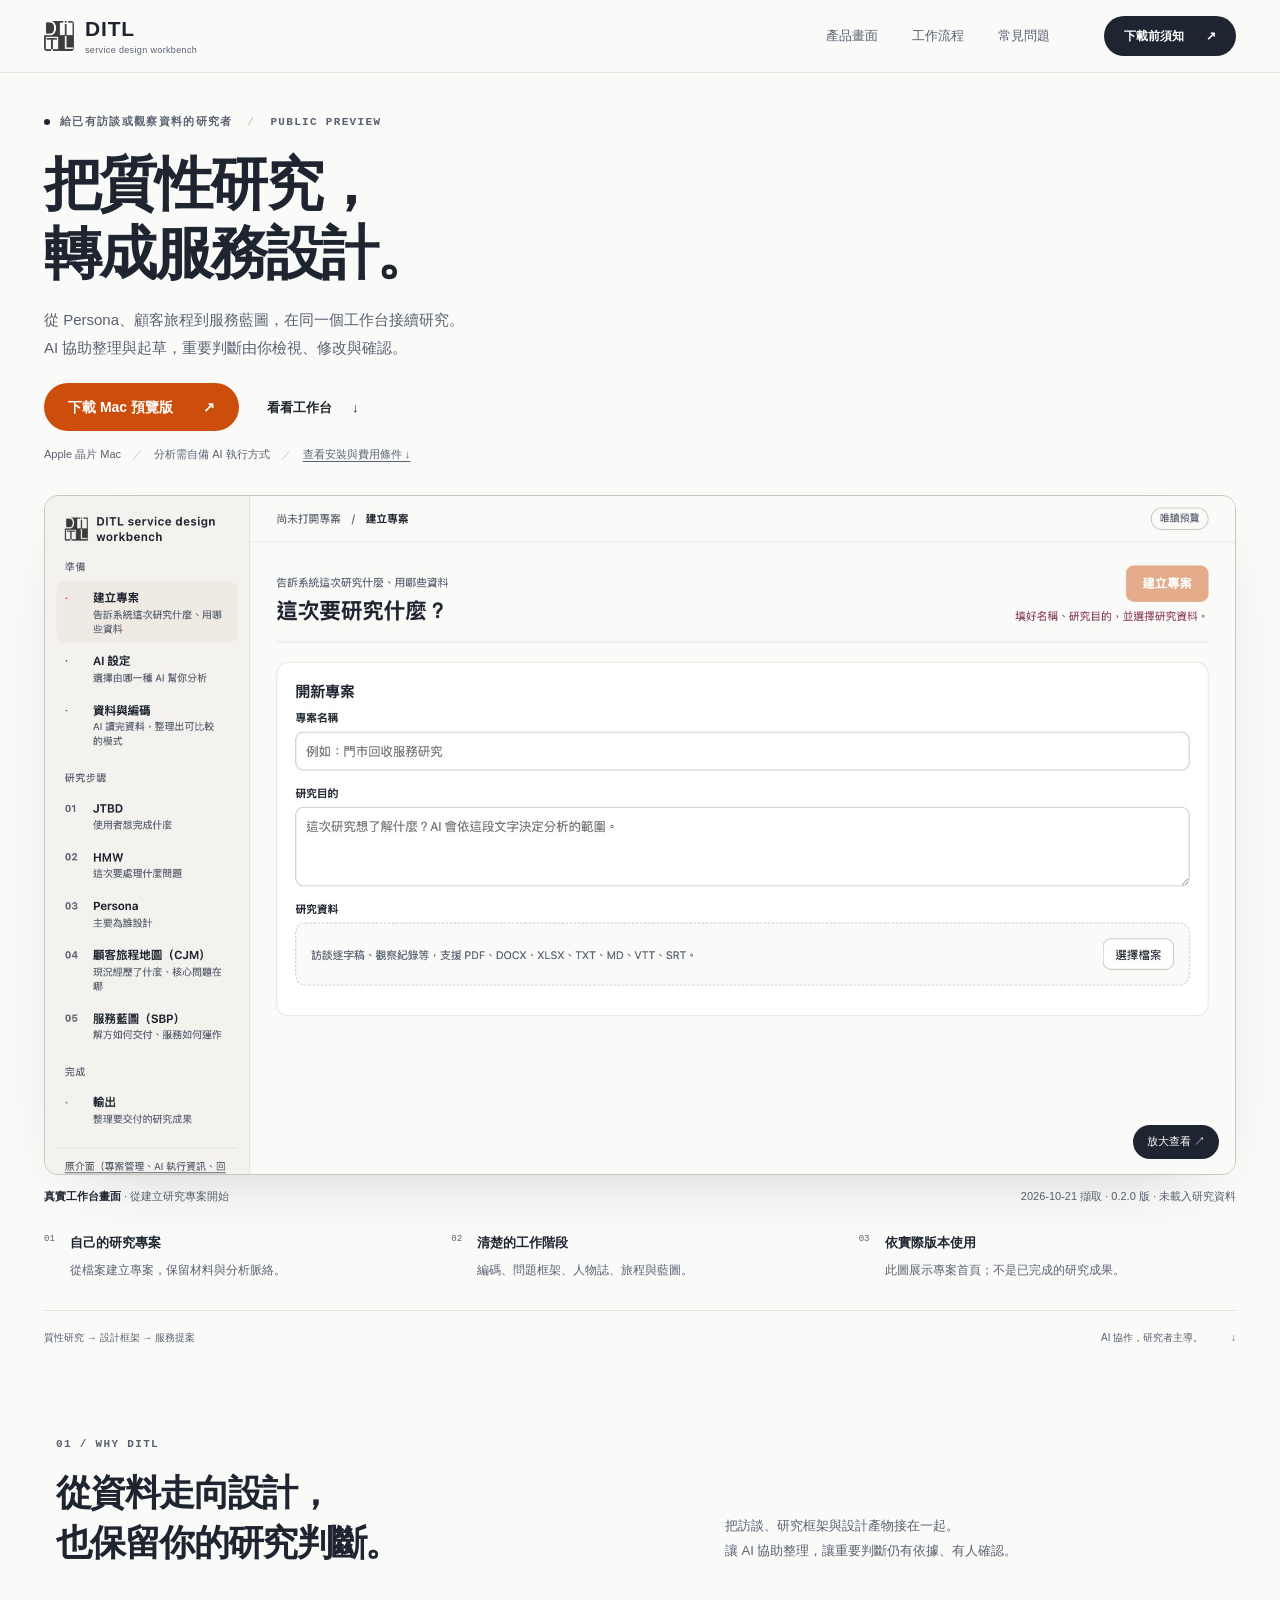
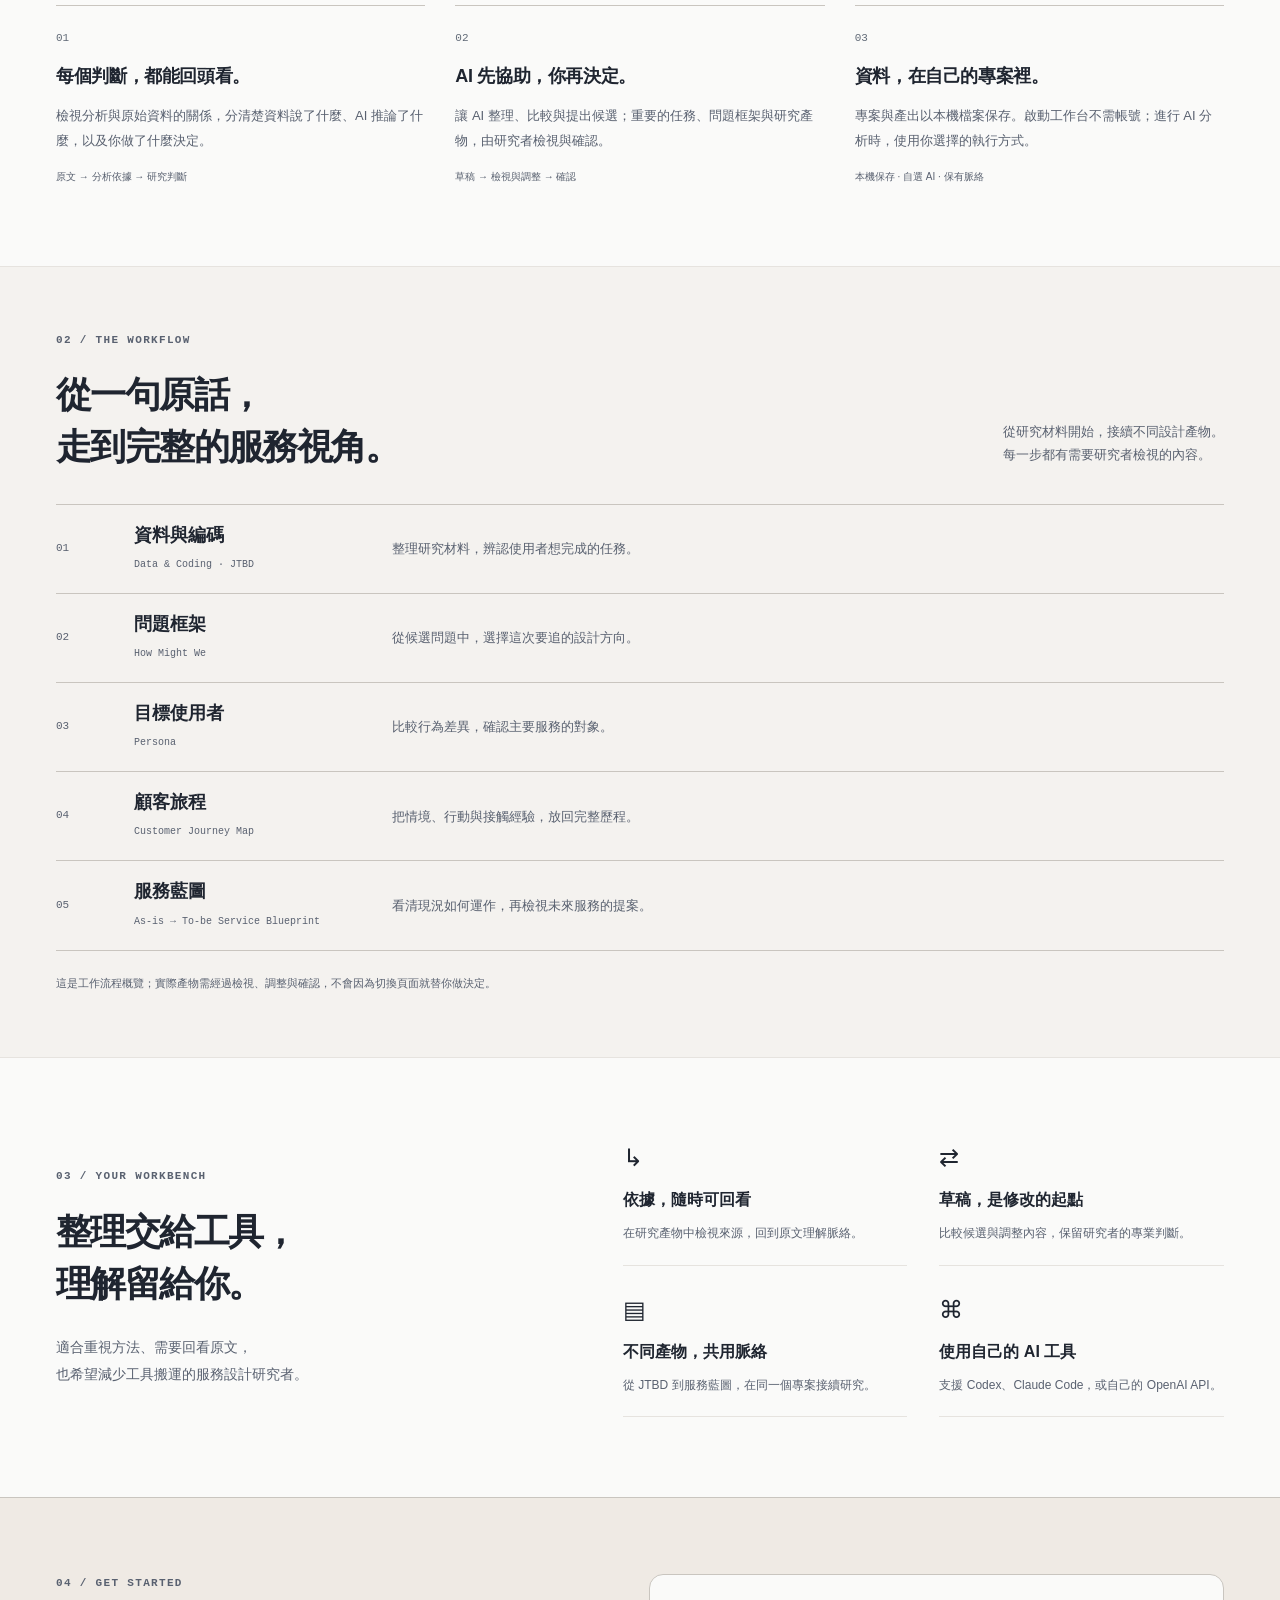
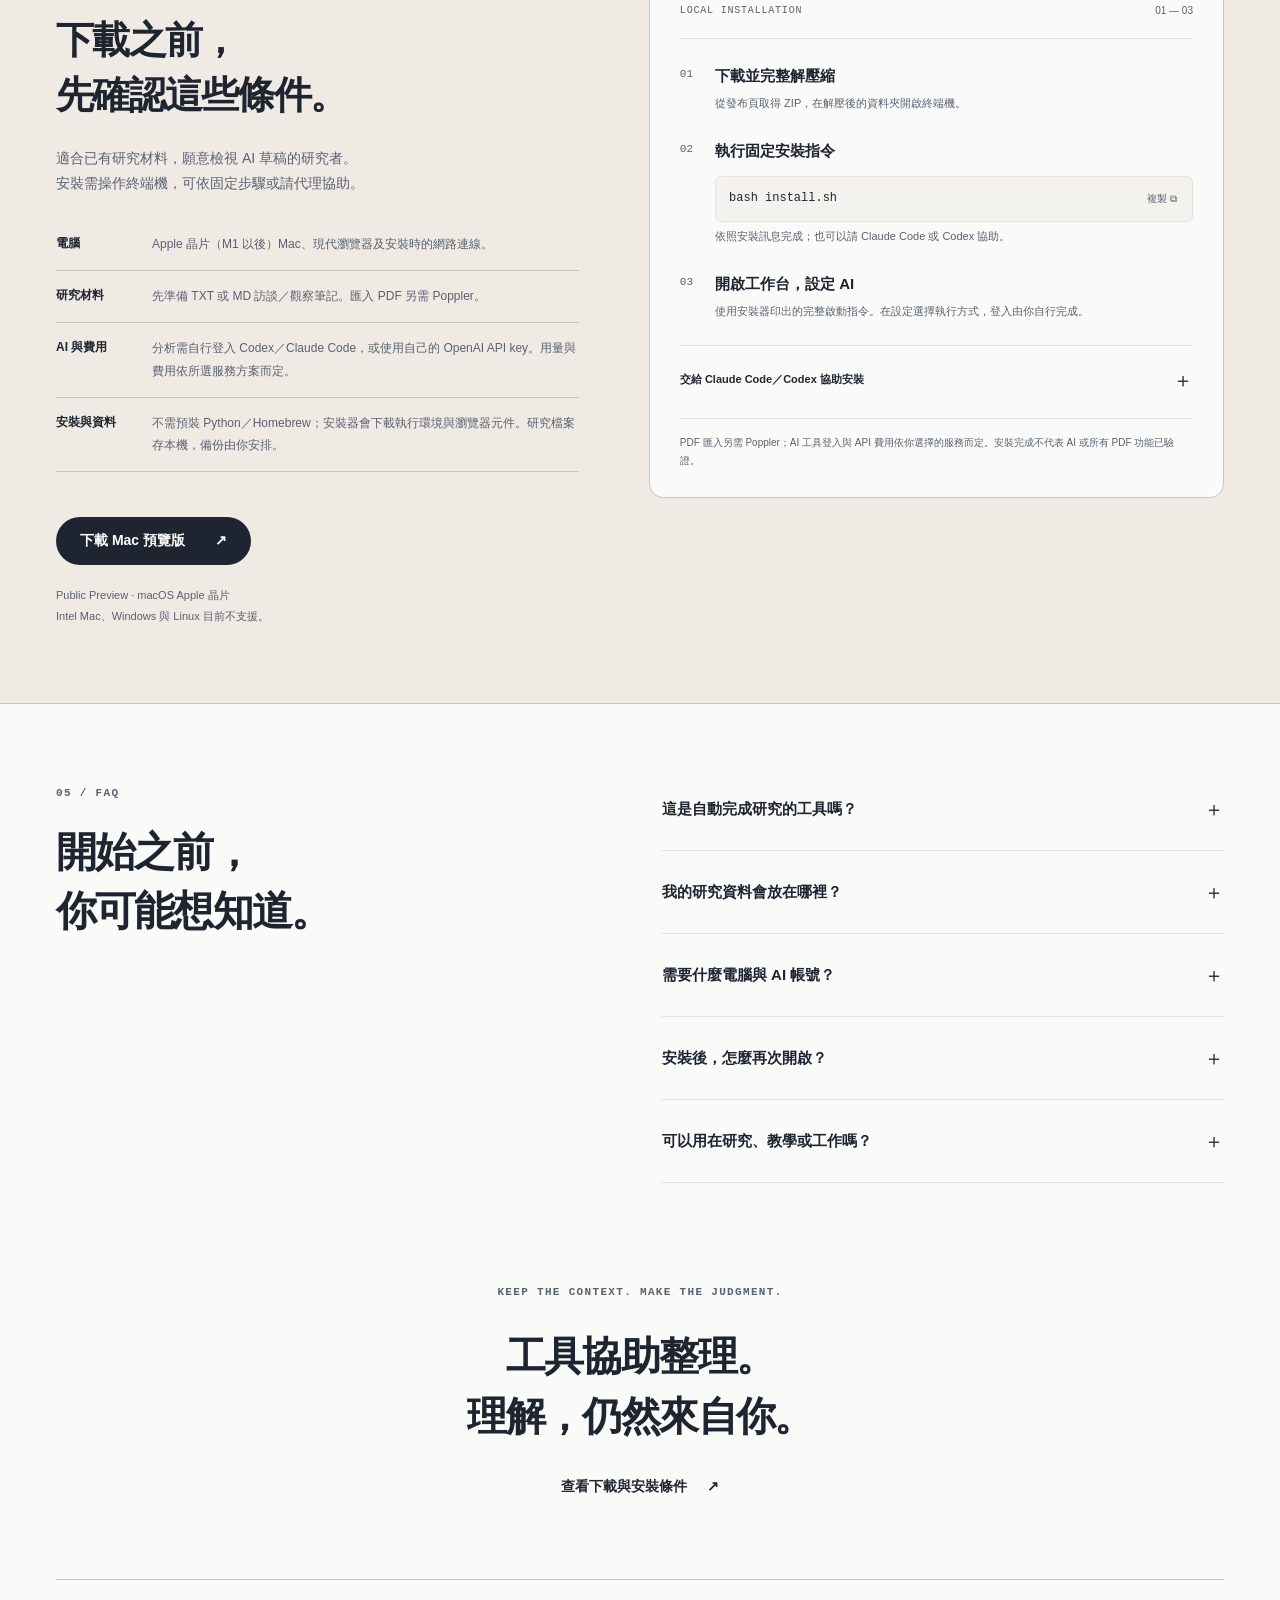
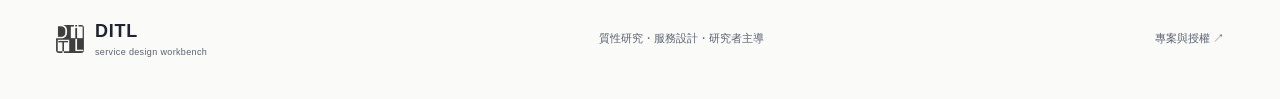
==== index.html @ 551b3bed "Product website" ====
<!doctype html>
<html lang="zh-Hant">
<head>
<meta charset="utf-8"><meta name="viewport" content="width=device-width,initial-scale=1">
<meta name="description" content="DITL 服務設計研究工作台：讓 AI 協助整理質性資料、形成 HMW、Persona、顧客旅程與服務藍圖，讓研究者保有判斷與證據脈絡。">
<meta name="theme-color" content="#f4f2ef">
<title>DITL — 將質性研究轉成服務設計產物的 AI 協作工作台</title>
<link rel="icon" href="assets/favicon.png"><link rel="stylesheet" href="tokens.css"><link rel="stylesheet" href="styles.css">
<script src="app.js" defer></script>
</head>
<body>
<a class="skip" href="#main">跳到主要內容</a>
<header class="header"><div class="nav-wrap"><a class="brand" href="#" aria-label="DITL 首頁"><img src="assets/mark.png" alt="" width="30" height="30"><span>DITL<span class="brand-sub">service design workbench</span></span></a><nav aria-label="主導覽"><a href="#product">產品畫面</a><a href="#workflow">工作流程</a><a href="#faq">常見問題</a></nav><a class="button dark nav-cta" href="#start">下載前須知 <span aria-hidden="true">↗</span></a></div></header>
<main id="main">
<section class="hero wrap" aria-labelledby="hero-title">
<div class="hero-heading"><div class="eyebrow"><span class="status-dot"></span> 給已有訪談或觀察資料的研究者 <span class="divider">/</span> PUBLIC PREVIEW</div><h1 id="hero-title">把質性研究，<br>轉成服務設計。</h1><p class="hero-copy">從 Persona、顧客旅程到服務藍圖，在同一個工作台接續研究。<br>AI 協助整理與起草，重要判斷由你檢視、修改與確認。</p><div class="hero-actions"><a class="button primary" href="https://github.com/ke22/ditl-sbp/releases/latest" target="_blank" rel="noopener noreferrer">下載 Mac 預覽版 <span aria-hidden="true">↗</span></a><a class="text-link" href="#product">看看工作台 <span aria-hidden="true">↓</span></a></div><p class="compat">Apple 晶片 Mac <span>／</span> 分析需自備 AI 執行方式 <span>／</span> <a href="#start">查看安裝與費用條件 ↓</a></p></div>


<figure class="product-shot" id="product">
<button type="button" id="open-product-image" aria-label="放大查看真實工作台畫面" aria-haspopup="dialog"><img src="assets/workbench-home.jpg" width="2016" height="1148" alt="DITL 真實工作台首頁：左側依序列出建立專案、AI 設定、資料與編碼、JTBD、HMW、Persona、顧客旅程地圖、服務藍圖與輸出；中央填寫專案名稱、研究目的並選擇研究資料。畫面未載入研究資料。" fetchpriority="high"><span class="zoom-label">放大查看 ↗</span></button>
<figcaption><span><b>真實工作台畫面</b> · 從建立研究專案開始</span><span>2026-10-21 擷取 · 0.2.0 版 · 未載入研究資料</span></figcaption>
</figure>
<figure class="product-detail-mobile" aria-labelledby="detail-caption">
<figcaption id="detail-caption"><span>局部放大</span> 建立專案區 · 同一張真實截圖</figcaption>
<div class="product-detail-window"><img src="assets/workbench-home.jpg" width="2016" height="1148" alt="原始截圖中央建立專案區的局部：標題「這次要研究什麼？」、專案名稱與研究目的欄位。" loading="lazy"></div>
<p>此處只顯示原圖局部；上方圖片可開啟完整介面。</p>
</figure>

<div class="screen-notes"><p><span>01</span><b>自己的研究專案</b>從檔案建立專案，保留材料與分析脈絡。</p><p><span>02</span><b>清楚的工作階段</b>編碼、問題框架、人物誌、旅程與藍圖。</p><p><span>03</span><b>依實際版本使用</b>此圖展示專案首頁；不是已完成的研究成果。</p></div>
<div class="hero-foot"><span>質性研究 → 設計框架 → 服務提案</span><span>AI 協作，研究者主導。 <span aria-hidden="true">↓</span></span></div>
</section>

<section id="approach" class="section wrap"><div class="section-intro"><p class="eyebrow">01 / WHY DITL</p><h2>從資料走向設計，<br>也保留你的研究判斷。</h2><p>把訪談、研究框架與設計產物接在一起。<br>讓 AI 協助整理，讓重要判斷仍有依據、有人確認。</p></div><div class="principles"><article><span class="principle-num">01</span><div><h3>每個判斷，都能回頭看。</h3><p>檢視分析與原始資料的關係，分清楚資料說了什麼、AI 推論了什麼，以及你做了什麼決定。</p><span class="mini-link">原文 → 分析依據 → 研究判斷</span></div></article><article><span class="principle-num">02</span><div><h3>AI 先協助，你再決定。</h3><p>讓 AI 整理、比較與提出候選；重要的任務、問題框架與研究產物，由研究者檢視與確認。</p><span class="mini-link">草稿 → 檢視與調整 → 確認</span></div></article><article><span class="principle-num">03</span><div><h3>資料，在自己的專案裡。</h3><p>專案與產出以本機檔案保存。啟動工作台不需帳號；進行 AI 分析時，使用你選擇的執行方式。</p><span class="mini-link">本機保存 · 自選 AI · 保有脈絡</span></div></article></div></section>
<section id="workflow" class="workflow-section"><div class="wrap"><div class="section-heading"><div><p class="eyebrow">02 / THE WORKFLOW</p><h2>從一句原話，<br>走到完整的服務視角。</h2></div><p>從研究材料開始，接續不同設計產物。<br>每一步都有需要研究者檢視的內容。</p></div><div class="workflow-list"><article><span class="step-no">01</span><div><h3>資料與編碼</h3><span>Data & Coding · JTBD</span></div><p>整理研究材料，辨認使用者想完成的任務。</p></article><article><span class="step-no">02</span><div><h3>問題框架</h3><span>How Might We</span></div><p>從候選問題中，選擇這次要追的設計方向。</p></article><article><span class="step-no">03</span><div><h3>目標使用者</h3><span>Persona</span></div><p>比較行為差異，確認主要服務的對象。</p></article><article><span class="step-no">04</span><div><h3>顧客旅程</h3><span>Customer Journey Map</span></div><p>把情境、行動與接觸經驗，放回完整歷程。</p></article><article><span class="step-no">05</span><div><h3>服務藍圖</h3><span>As-is → To-be Service Blueprint</span></div><p>看清現況如何運作，再檢視未來服務的提案。</p></article></div><p class="workflow-foot">這是工作流程概覽；實際產物需經過檢視、調整與確認，不會因為切換頁面就替你做決定。</p></div></section>
<section class="section wrap making-section"><div><p class="eyebrow">03 / YOUR WORKBENCH</p><h2>整理交給工具，<br>理解留給你。</h2><p class="section-copy">適合重視方法、需要回看原文，<br>也希望減少工具搬運的服務設計研究者。</p></div><div class="feature-grid"><article><span class="feature-icon" aria-hidden="true">↳</span><h3>依據，隨時可回看</h3><p>在研究產物中檢視來源，回到原文理解脈絡。</p></article><article><span class="feature-icon" aria-hidden="true">⇄</span><h3>草稿，是修改的起點</h3><p>比較候選與調整內容，保留研究者的專業判斷。</p></article><article><span class="feature-icon" aria-hidden="true">▤</span><h3>不同產物，共用脈絡</h3><p>從 JTBD 到服務藍圖，在同一個專案接續研究。</p></article><article><span class="feature-icon" aria-hidden="true">⌘</span><h3>使用自己的 AI 工具</h3><p>支援 Codex、Claude Code，或自己的 OpenAI API。</p></article></div></section>
<section id="start" class="start-section"><div class="wrap start-grid"><div><p class="eyebrow">04 / GET STARTED</p><h2>下載之前，<br>先確認這些條件。</h2><p>適合已有研究材料，願意檢視 AI 草稿的研究者。<br>安裝需操作終端機，可依固定步驟或請代理協助。</p><dl class="requirements"><div><dt>電腦</dt><dd>Apple 晶片（M1 以後）Mac、現代瀏覽器及安裝時的網路連線。</dd></div><div><dt>研究材料</dt><dd>先準備 TXT 或 MD 訪談／觀察筆記。匯入 PDF 另需 Poppler。</dd></div><div><dt>AI 與費用</dt><dd>分析需自行登入 Codex／Claude Code，或使用自己的 OpenAI API key。用量與費用依所選服務方案而定。</dd></div><div><dt>安裝與資料</dt><dd>不需預裝 Python／Homebrew；安裝器會下載執行環境與瀏覽器元件。研究檔案存本機，備份由你安排。</dd></div></dl><a class="button dark" href="https://github.com/ke22/ditl-sbp/releases/latest" target="_blank" rel="noopener noreferrer">下載 Mac 預覽版 <span aria-hidden="true">↗</span></a><p class="compat">Public Preview · macOS Apple 晶片<br>Intel Mac、Windows 與 Linux 目前不支援。</p></div><div class="install-panel"><div class="install-heading"><span class="mono">LOCAL INSTALLATION</span><span>01 — 03</span></div><ol class="install-steps"><li><span>01</span><div><h3>下載並完整解壓縮</h3><p>從發布頁取得 ZIP，在解壓後的資料夾開啟終端機。</p></div></li><li><span>02</span><div><h3>執行固定安裝指令</h3><div class="command"><code>bash install.sh</code><button type="button" data-copy="bash install.sh" aria-label="複製安裝指令">複製 <span aria-hidden="true">⧉</span></button></div><p>依照安裝訊息完成；也可以請 Claude Code 或 Codex 協助。</p></div></li><li><span>03</span><div><h3>開啟工作台，設定 AI</h3><p>使用安裝器印出的完整啟動指令。在設定選擇執行方式，登入由你自行完成。</p></div></li></ol><details class="agent-instructions"><summary>交給 Claude Code／Codex 協助安裝 <span aria-hidden="true">＋</span></summary><p>先從發布頁下載並解壓 ZIP，再把這段指令與資料夾位置交給你的代理。</p><pre id="agent-prompt">請協助安裝這個解壓後的 ditl_sbp 發布資料夾。先讀隨附安裝說明，再在該資料夾執行 bash install.sh，確認退出碼與安裝器訊息。不要修改原始碼、讀取研究資料、建立研究專案或呼叫任何 AI／provider 測試。登入與 API key 交由我在原工具或工作台自行設定，不要索取或印出憑證。遇到錯誤請如實回報。</pre><button type="button" class="text-link" data-copy-agent>複製協助安裝指令 <span aria-hidden="true">⧉</span></button></details><p class="install-note">PDF 匯入另需 Poppler；AI 工具登入與 API 費用依你選擇的服務而定。安裝完成不代表 AI 或所有 PDF 功能已驗證。</p></div></div></section>
<section id="faq" class="section wrap faq-section"><div><p class="eyebrow">05 / FAQ</p><h2>開始之前，<br>你可能想知道。</h2></div><div class="faq-list"><details><summary>這是自動完成研究的工具嗎？<span aria-hidden="true">＋</span></summary><p>AI 協助整理、比較與形成候選，研究者負責檢視、調整與確認。工作台提供從資料到服務藍圖的工作脈絡，研究判斷仍需要你的專業。</p></details><details><summary>我的研究資料會放在哪裡？<span aria-hidden="true">＋</span></summary><p>預設在本機 <code>~/Library/Application Support/ditl_sbp/data/</code>，保存專案與分析產出。AI 分析時，相關資料會交給你選擇的 AI 執行方式處理；本機保存不代表完全離線分析。請自行安排備份。</p></details><details><summary>需要什麼電腦與 AI 帳號？<span aria-hidden="true">＋</span></summary><p>目前支援 Apple 晶片的 Mac 與現代瀏覽器。安裝與啟動工作台不需要 AI 帳號；分析時需自行登入 Codex 或 Claude Code，或設定自己的 OpenAI API key。各服務的授權、用量與費用依其方案而定。</p></details><details><summary>安裝後，怎麼再次開啟？<span aria-hidden="true">＋</span></summary><p>使用安裝器提供的完整路徑指令啟動；預設為 <code>"$HOME/.local/bin/ditl-sbp" start</code>。工作台在瀏覽器使用，終端機以 Ctrl-C 結束；只關閉瀏覽器不會停止伺服器。各版本提供的啟動入口可能不同，請以下載版本隨附說明為準。</p></details><details><summary>可以用在研究、教學或工作嗎？<span aria-hidden="true">＋</span></summary><p>目前專案授權允許下載、安裝並用於研究、教學與工作，但不允許修改或轉傳。請閱讀發布版本隨附的完整 LICENSE；如需分享，請提供官方下載頁連結。</p></details></div></section>
<section class="closing wrap"><p class="eyebrow">KEEP THE CONTEXT. MAKE THE JUDGMENT.</p><h2>工具協助整理。<br>理解，仍然來自你。</h2><a class="text-link" href="#start">查看下載與安裝條件 <span aria-hidden="true">↗</span></a></section>
</main><footer class="footer wrap"><a class="brand" href="#"><img src="assets/mark.png" alt="" width="28" height="28"><span>DITL<span class="brand-sub">service design workbench</span></span></a><span>質性研究・服務設計・研究者主導</span><a href="https://github.com/ke22/ditl-sbp" target="_blank" rel="noopener noreferrer">專案與授權 <span aria-hidden="true">↗</span></a></footer><dialog class="image-dialog" id="product-image-dialog" aria-labelledby="image-dialog-title"><div class="image-dialog-head"><h2 id="image-dialog-title">DITL 真實工作台 · 專案首頁</h2><button type="button" id="close-product-image" aria-label="關閉放大畫面">關閉 ×</button></div><div class="image-scroll"><img src="assets/workbench-home.jpg" width="2016" height="1148" alt="DITL 真實工作台專案首頁完整截圖，未載入研究資料。"></div><p>0.2.0 版，2026-10-21 擷取。此處為靜態截圖，之後的版本可能有所差異。</p></dialog><div role="status" aria-live="polite" class="toast" id="toast"></div>
</body></html>
---- tokens.css ----
/* Generated from design-system/desktop-workbench.yaml. Run python3 website/build_assets.py. */
:root {
  --surface-app: #f4f2ef;
  --surface-work: #fafaf9;
  --surface-raised: #ffffff;
  --surface-overlay: #ffffff;
  --surface-selected: #efeae4;
  --surface-hover: #f5f2ee;
  --text-primary: #1f2530;
  --text-secondary: #596170;
  --text-muted: #626b78;
  --text-inverse: #ffffff;
  --text-link: #1f2530;
  --border-subtle: #e6e3df;
  --border-strong: #c9c5bf;
  --border-selected: #cc4e0a;
  --border-warning: #8e3b5e;
  --action-primary-bg: #cc4e0a;
  --action-primary-text: #ffffff;
  --action-secondary-bg: #ffffff;
  --action-secondary-text: #1f2530;
  --action-destructive: #a33a3a;
  --action-dark-bg: #1f2530;
  --action-dark-hover: #33476a;
  --accent-bg: #cc4e0a;
  --accent-hover: #b84508;
  --accent-tint: #fbede4;
  --accent-text: #ffffff;
  --status-neutral: #69717f;
  --status-processing: #526b95;
  --status-pending: #8e3b5e;
  --status-confirmed: #3e6558;
  --status-failed: #a33a3a;
  --status-pending-surface: #f6ecf1;
  --status-failed-surface: #fbefef;
  --radius-component: 12px;
  --radius-floating: 18px;
  --radius-card: 14px;
  --radius-pill: 999px;
}
---- styles.css ----
*{box-sizing:border-box}
html{scroll-behavior:smooth;scroll-padding-top:96px}
body{margin:0;background:var(--surface-work);color:var(--text-primary);font-family:-apple-system,BlinkMacSystemFont,"PingFang TC","Noto Sans TC",sans-serif;font-size:15px;line-height:1.8;-webkit-font-smoothing:antialiased}
a{color:inherit;text-decoration:none}
button{font:inherit;color:inherit;cursor:pointer}
button,a,summary{-webkit-tap-highlight-color:transparent}
:focus-visible{outline:2px solid var(--accent-bg);outline-offset:5px}
h1,h2,h3,p{margin:0}
h1,h2,h3{font-weight:600}
button{border:0}
::selection{background:var(--surface-selected)}
.wrap{width:min(1184px,calc(100% - 112px));margin-inline:auto}
.mono,.eyebrow,.step-no,.principle-num{font-family:ui-monospace,SFMono-Regular,Menlo,monospace}
.eyebrow{font-size:11px;letter-spacing:.12em;line-height:1.7;color:var(--text-secondary);font-weight:600}
.skip{position:fixed;top:-100px;left:20px;z-index:100;background:var(--text-primary);color:white;padding:12px}
.skip:focus{top:10px}
.header{position:sticky;top:0;z-index:20;background:color-mix(in srgb,var(--surface-work) 95%,transparent);backdrop-filter:blur(16px);border-bottom:1px solid var(--border-subtle)}
.nav-wrap{max-width:1384px;margin:auto;min-height:80px;padding:0 44px;display:flex;align-items:center;justify-content:space-between;gap:30px}
.brand{display:flex;align-items:center;gap:11px;font-size:21px;font-weight:700;line-height:1.3;letter-spacing:.04em}
.brand img{object-fit:contain;border-radius:3px}
.brand-sub{display:block;font-size:9px;font-weight:400;letter-spacing:.04em;color:var(--text-secondary);margin-top:3px}
.header nav{display:flex;gap:34px;margin-left:auto;margin-right:24px;font-size:13px;color:var(--text-secondary)}
.header nav a:hover{color:var(--text-primary)}
.button{display:inline-flex;align-items:center;justify-content:center;gap:30px;min-height:48px;padding:11px 24px;border-radius:var(--radius-pill);font-size:14px;font-weight:600;line-height:1.4;transition:background .2s,transform .2s}
.button:hover{transform:translateY(-2px)}
.button.primary{background:var(--action-primary-bg);color:var(--action-primary-text)}
.button.primary:hover{background:var(--accent-hover)}
.button.dark{background:var(--action-dark-bg);color:var(--text-inverse)}
.button.dark:hover{background:var(--action-dark-hover)}
.nav-cta{min-height:40px;padding:9px 20px;font-size:12px;gap:22px}
.hero{position:relative;padding-top:86px}
.hero-heading{max-width:840px}
.hero .eyebrow{display:flex;align-items:center;gap:10px}
.status-dot{display:inline-block;width:6px;height:6px;background:var(--text-primary);border-radius:50%;flex-shrink:0}
.divider{margin-inline:5px;color:var(--border-strong)}
h1{font-size:clamp(52px,5.8vw,82px);line-height:1.22;letter-spacing:-.055em;margin-top:25px;font-weight:600}
.hero-copy{color:var(--text-secondary);font-size:17px;line-height:1.95;margin-top:28px}

.hero-actions{display:flex;align-items:center;gap:30px;margin-top:30px}
.text-link{display:inline-flex;align-items:center;gap:20px;font-size:13px;font-weight:600;background:transparent;padding:4px 0;border:0}
.text-link:hover{text-decoration:underline;text-underline-offset:5px}
.compat{font-size:11px;line-height:1.9;color:var(--text-secondary);margin-top:20px}
.compat span{margin-inline:8px;color:var(--border-strong)}




.hero-foot{display:flex;justify-content:space-between;padding:19px 0 0;font-size:10px;color:var(--text-secondary)}
.hero-foot>span:last-child>span{margin-left:25px}
.section{padding-top:116px;padding-bottom:116px}
.section-intro h2,.section-heading h2,.making-section h2,.start-section h2,.faq-section h2{font-size:clamp(30px,3.2vw,43px);line-height:1.45;letter-spacing:-.045em;margin-top:20px}
.section-intro>p:last-child,.section-copy{font-size:14px;color:var(--text-secondary);line-height:1.95;margin-top:24px}
#approach{display:grid;grid-template-columns:1fr 1fr;gap:100px}
.principles article{display:flex;gap:24px;padding:25px 0;border-bottom:1px solid var(--border-subtle)}
.principles article:first-child{padding-top:8px}
.principle-num{font-size:11px;color:var(--text-muted);padding-top:3px}
.principles h3{font-size:19px;letter-spacing:-.02em}
.principles p{font-size:13px;color:var(--text-secondary);margin-top:10px;line-height:1.95}
.mini-link{display:block;font-size:10px;color:var(--text-secondary);margin-top:14px}
.workflow-section{background:var(--surface-app);border-block:1px solid var(--border-subtle);padding:87px 0}
.section-heading{display:flex;justify-content:space-between;align-items:flex-end;gap:25px}
.section-heading>p{font-size:13px;color:var(--text-secondary);padding-bottom:7px}
.workflow-list{margin-top:48px;border-top:1px solid var(--border-strong)}
.workflow-list>article{display:grid;grid-template-columns:60px 240px 1fr 35px;gap:18px;align-items:center;padding:25px 14px 25px 0;border-bottom:1px solid var(--border-strong);transition:padding .2s,background .2s}
.workflow-list>article:hover{padding-left:16px;background:var(--surface-hover)}
.step-no{font-size:11px;color:var(--text-secondary)}
.workflow-list h3{font-size:20px;line-height:1.4}
.workflow-list div>span{font-family:ui-monospace,monospace;font-size:10px;color:var(--text-secondary)}
.workflow-list p{font-size:13px;color:var(--text-secondary)}
.step-link{font-size:21px;text-align:right}
.workflow-foot{font-size:11px;color:var(--text-secondary);margin-top:23px}
.making-section{display:grid;grid-template-columns:.9fr 1.1fr;gap:90px}
.feature-grid{display:grid;grid-template-columns:1fr 1fr;gap:32px}
.feature-grid article{padding:5px 0 20px;border-bottom:1px solid var(--border-subtle)}
.feature-icon{display:block;font-size:27px;font-weight:400;line-height:1;margin-bottom:21px}
.feature-grid h3{font-size:16px}
.feature-grid p{font-size:12px;color:var(--text-secondary);margin-top:8px}
.start-section{background:var(--surface-selected);padding:90px 0}
.start-grid{display:grid;grid-template-columns:1fr 1.1fr;gap:95px}
.start-grid>div:first-child>p:not(.eyebrow):not(.compat){font-size:14px;color:var(--text-secondary);margin-top:23px}
.start-grid .button{margin-top:30px}
.install-panel{background:var(--surface-work);border:1px solid var(--border-strong);border-radius:var(--radius-card);padding:27px 30px}
.install-heading{display:flex;justify-content:space-between;border-bottom:1px solid var(--border-subtle);padding-bottom:18px;font-size:10px;color:var(--text-secondary)}
.install-heading .mono{letter-spacing:.08em}
.install-steps{list-style:none;padding:0;margin:0}
.install-steps li{display:flex;gap:22px;padding-top:23px}
.install-steps li>span{font-family:ui-monospace,monospace;font-size:11px;color:var(--text-secondary);padding-top:3px}
.install-steps li>div{min-width:0;flex:1}
.install-steps h3{font-size:15px}
.install-steps p{font-size:11px;color:var(--text-secondary);margin-top:5px}
.command{display:flex;justify-content:space-between;align-items:center;gap:10px;background:var(--surface-app);border:1px solid var(--border-subtle);border-radius:6px;margin-top:12px;padding:11px 13px}
.command code{font-size:12px}
.command button{font-size:10px;color:var(--text-secondary);background:none;padding:2px}
.agent-instructions{margin-top:23px;border-top:1px solid var(--border-subtle);padding-top:16px}
.agent-instructions summary{font-size:11px}
.agent-instructions p,.agent-instructions pre{font-size:11px;line-height:1.9;color:var(--text-secondary);margin-top:12px}
.agent-instructions pre{white-space:pre-wrap;word-break:break-word;background:var(--surface-app);padding:14px;border-radius:6px;font-family:inherit}
.install-note{font-size:10px;line-height:1.8;color:var(--text-secondary);margin-top:20px;border-top:1px solid var(--border-subtle);padding-top:15px}
.faq-section{display:grid;grid-template-columns:1fr 1.1fr;gap:95px}
.faq-list details{border-bottom:1px solid var(--border-subtle);padding:23px 0}
.faq-list details:first-child{padding-top:7px}
summary{cursor:pointer;display:flex;justify-content:space-between;align-items:center;gap:25px;list-style:none;font-size:15px;font-weight:600}
summary::-webkit-details-marker{display:none}
summary>span{font-weight:400;font-size:20px;transition:transform .2s}
details[open]>summary>span{transform:rotate(45deg)}
.faq-list details p{font-size:13px;color:var(--text-secondary);line-height:2;padding:16px 26px 0 0}
.faq-list code{font-size:11px;overflow-wrap:anywhere}
.closing{text-align:center;padding:50px 0 110px}
.closing h2{font-size:clamp(32px,4vw,52px);line-height:1.5;letter-spacing:-.04em;margin:24px 0}
.closing .text-link{font-size:14px}
.footer{display:flex;justify-content:space-between;align-items:center;gap:20px;border-top:1px solid var(--border-strong);min-height:120px}
.footer>span,.footer>a:last-child{font-size:11px;color:var(--text-secondary)}
.footer .brand{font-size:18px}
.toast{position:fixed;bottom:28px;left:50%;transform:translate(-50%,20px);background:var(--text-primary);color:var(--text-inverse);border-radius:var(--radius-pill);padding:10px 24px;font-size:13px;opacity:0;pointer-events:none;transition:opacity .2s,transform .2s;z-index:40;max-width:90vw;text-align:center}
.toast.show{opacity:1;transform:translate(-50%,0)}
@media(min-width:1600px){
.hero{padding-top:104px}
}
@media(max-width:1050px){
.wrap{width:calc(100% - 72px)}


h1{font-size:66px}
#approach,.making-section,.start-grid,.faq-section{gap:50px}
.workflow-list>article{grid-template-columns:42px 195px 1fr 25px}
.header nav{gap:20px;margin-right:0}
.nav-wrap{padding-inline:30px}
.hero-copy{font-size:16px}
}
@media(max-width:760px){
html{scroll-padding-top:82px}
.wrap{width:calc(100% - 40px)}
.nav-wrap{padding:0 20px;min-height:68px;gap:12px}
.header nav{display:none}
.brand{font-size:19px}
.nav-cta{font-size:11px;gap:16px;min-height:37px;padding:8px 16px}
.hero{padding-top:51px}
.hero .eyebrow{font-size:9px;gap:7px}
.hero .divider{margin-inline:0}

h1{font-size:57px;margin-top:25px;line-height:1.25}
.hero-copy{font-size:15px;margin-top:23px}

.hero-actions{gap:22px;margin-top:25px}
.button{min-height:46px;padding:11px 21px;font-size:13px;gap:25px}
.text-link{font-size:12px;gap:13px}
.compat{font-size:9px;line-height:2}
.compat span{margin-inline:2px}
.hero-foot{font-size:8px;gap:15px;padding-top:15px}
.hero-foot>span:last-child>span{margin-left:5px}
.section{padding-top:72px;padding-bottom:72px}
#approach,.making-section,.start-grid,.faq-section{grid-template-columns:1fr;gap:36px}
.section-intro h2,.section-heading h2,.making-section h2,.start-section h2,.faq-section h2{font-size:31px;line-height:1.5;margin-top:15px}
.section-intro>p:last-child,.section-copy{font-size:13px;margin-top:18px}
.principles article{gap:20px;padding:24px 0}
.principles h3{font-size:18px}
.principles p{font-size:12px}
.workflow-section{padding:65px 0}
.section-heading{display:block}
.section-heading>p{margin-top:20px;font-size:12px}
.workflow-list{margin-top:30px}
.workflow-list>article{grid-template-columns:26px 1fr 20px;gap:12px;padding:21px 0}
.workflow-list h3{font-size:19px}
.workflow-list p{grid-column:2;grid-row:2;font-size:11px;margin-top:-7px}
.step-link{grid-column:3;grid-row:1;font-size:20px}
.step-no{font-size:10px}
.workflow-list div>span{font-size:9px}
.workflow-foot{font-size:10px}
.feature-grid{gap:26px}
.feature-grid h3{font-size:15px}
.feature-grid p{font-size:11px}
.feature-icon{font-size:24px;margin-bottom:14px}
.start-section{padding:65px 0}
.start-grid>div:first-child>p:not(.eyebrow):not(.compat){font-size:13px}
.install-panel{padding:22px 20px}
.install-steps li{gap:17px}
.install-steps h3{font-size:14px}
.faq-list details{padding:21px 0}
.faq-list summary{font-size:14px}
.faq-list details p{font-size:12px}
.closing{padding:15px 0 70px}
.closing .eyebrow{font-size:9px;letter-spacing:.07em}
.closing h2{font-size:32px}
.footer{min-height:145px;display:grid;grid-template-columns:1fr auto;gap:0;padding-block:24px}
.footer>span{grid-column:1/-1;grid-row:2;font-size:10px;margin-top:18px}
.footer>a:last-child{font-size:10px}
.footer .brand{font-size:17px}
.footer .brand-sub{font-size:8px}
}
@media(max-width:370px){
h1{font-size:49px}
.hero .eyebrow{font-size:8px}
.hero-actions{gap:14px}
.compat{font-size:8px}
}
@media(prefers-reduced-motion:reduce){
html{scroll-behavior:auto}
*,*::before,*::after{transition:none!important;animation:none!important}
}
.hero-heading{max-width:900px}
.hero-copy{max-width:790px;font-size:16px}

.hero-foot{margin-top:34px;border-top:1px solid var(--border-subtle);padding-top:18px}
.workflow-section .workflow-list{margin-top:40px}
.requirements{margin-top:23px}
.requirements>div{display:grid;grid-template-columns:84px 1fr;gap:12px;padding:14px 0;border-bottom:1px solid var(--border-strong)}
.requirements dt{font-size:12px;font-weight:600}
.requirements dd{margin:0;font-size:12px;color:var(--text-secondary);line-height:1.9}
.compat a{text-decoration:underline;text-underline-offset:3px}
@media(max-width:1050px){
.hero-heading{max-width:720px}
.hero-copy{max-width:630px;font-size:14px}

}
@media(max-width:760px){
h1{font-size:43px;line-height:1.4}
.hero-copy{font-size:13px;line-height:2}

.hero-actions{align-items:flex-start;gap:18px;flex-wrap:wrap}
.hero-actions .text-link{padding-top:12px}
.hero .compat{font-size:9px;max-width:350px}
.hero-foot{margin-top:28px}
.requirements>div{grid-template-columns:74px 1fr}
.requirements dd{font-size:11px}
}
@media(max-width:370px){
h1{font-size:36px}
.hero-actions{gap:12px}
.hero-actions .button{font-size:12px;padding-inline:17px}
.hero-actions .text-link{font-size:11px}
}

/* Real product screenshot: never redraw the application in HTML. */
.hero{padding-top:72px}.hero-heading{max-width:900px}
.product-shot{margin:48px 0 0;scroll-margin-top:105px}
.product-shot>button{display:block;position:relative;width:100%;padding:0;overflow:hidden;border:1px solid var(--border-strong);border-radius:12px;background:var(--surface-app);text-align:left;box-shadow:0 24px 70px -45px rgba(31,37,48,.35)}
.product-shot img{display:block;width:100%;height:auto}.zoom-label{position:absolute;right:16px;bottom:15px;background:var(--text-primary);color:var(--text-inverse);border-radius:var(--radius-pill);font-size:11px;padding:7px 14px}
.product-shot figcaption{display:flex;justify-content:space-between;gap:20px;margin-top:15px;font-size:10px;color:var(--text-secondary);line-height:1.8}.product-shot figcaption b{font-weight:600;color:var(--text-primary)}
.screen-notes{display:grid;grid-template-columns:repeat(3,1fr);gap:28px;margin-top:27px}.screen-notes p{font-size:11px;color:var(--text-secondary);line-height:1.9;padding-left:26px;position:relative}.screen-notes p>span{position:absolute;left:0;top:0;font-family:ui-monospace,monospace;font-size:9px}.screen-notes b{display:block;font-size:12px;color:var(--text-primary);margin-bottom:4px}
.workflow-list>article{grid-template-columns:60px 240px 1fr}.workflow-list>article:hover{padding-left:0;background:none}
.image-dialog{width:min(1400px,94vw);max-width:94vw;max-height:90vh;border:1px solid var(--border-strong);border-radius:14px;padding:20px;background:var(--surface-work);color:var(--text-primary)}.image-dialog::backdrop{background:rgba(31,37,48,.65)}.image-dialog-head{display:flex;justify-content:space-between;align-items:center;gap:15px;margin-bottom:15px}.image-dialog h2{font-size:15px}.image-dialog-head button{border:1px solid var(--border-strong);border-radius:var(--radius-pill);background:var(--surface-raised);padding:7px 16px;font-size:12px}.image-scroll{overflow:auto;border:1px solid var(--border-subtle);border-radius:8px}.image-scroll img{display:block;width:100%;min-width:900px;height:auto}.image-dialog>p{font-size:11px;color:var(--text-secondary);margin-top:12px}
@media(max-width:1050px){.workflow-list>article{grid-template-columns:42px 195px 1fr}}
@media(max-width:760px){.hero{padding-top:46px}.product-shot{margin-top:32px}.product-shot>button{border-radius:8px}.product-shot figcaption{display:block;font-size:9px}.product-shot figcaption>span{display:block}.product-shot figcaption>span+span{margin-top:4px}.zoom-label{font-size:9px;right:10px;bottom:10px;padding:5px 10px}.screen-notes{grid-template-columns:1fr;gap:16px;margin-top:22px}.screen-notes p{font-size:11px}.hero-foot{margin-top:24px}.workflow-list>article{grid-template-columns:26px 1fr;padding-right:0}.image-dialog{padding:14px}.image-dialog h2{font-size:12px}.image-dialog-head button{font-size:11px;white-space:nowrap}.image-dialog>p{font-size:10px}.image-scroll img{min-width:900px}}

/* Editorial hierarchy: compact introduction, large product image, shorter supporting sections. */
.hero.wrap{width:min(1280px,calc(100% - 88px))}
.nav-wrap{min-height:72px}
.hero{padding-top:40px}
.hero-heading{max-width:940px}
h1{font-size:clamp(48px,4.5vw,64px);line-height:1.2;letter-spacing:-.045em;margin-top:18px}
.hero-copy{max-width:800px;font-size:15px;line-height:1.85;margin-top:18px}
.hero-actions{margin-top:22px;gap:28px}
.hero .compat{margin-top:13px;font-size:11px}
.product-shot{margin-top:30px}
.product-shot>button{border-radius:14px}
.product-shot figcaption{font-size:11px;margin-top:12px}
.screen-notes{gap:30px;margin-top:24px}
.screen-notes b{font-size:13px}
.screen-notes p{font-size:12px}
.hero-foot{margin-top:28px}
.product-detail-mobile{display:none}
#approach{display:block;padding-top:88px;padding-bottom:80px}
#approach .section-intro{display:grid;grid-template-columns:1.2fr 1fr;gap:14px 70px;align-items:end}
#approach .eyebrow{grid-column:1/-1}
#approach .section-intro h2{margin-top:0;font-size:36px;line-height:1.4}
#approach .section-intro>p:last-child{margin-top:0;font-size:13px;padding-bottom:5px}
.principles{display:grid;grid-template-columns:repeat(3,minmax(0,1fr));gap:30px;margin-top:36px}
.principles article,.principles article:first-child{display:block;border-top:1px solid var(--border-strong);border-bottom:0;padding:20px 0 0}
.principle-num{display:block;margin-bottom:12px}
.principles h3{font-size:18px}
.principles p{font-size:13px}
.workflow-section{padding:64px 0}
.workflow-section .section-heading h2{font-size:36px}
.workflow-section .workflow-list{margin-top:30px}
.workflow-list>article{padding-block:18px;gap:18px}
.workflow-list h3{font-size:18px}
.workflow-list div>span{font-size:10px}
.making-section{padding-top:80px;padding-bottom:80px;gap:75px;align-items:center}
.making-section h2{font-size:36px}
.feature-grid{gap:24px 32px}
.feature-grid article{padding-top:8px}
.feature-icon{font-size:24px;margin-bottom:16px}
.start-section{padding:76px 0;border-block:1px solid var(--border-strong)}
.start-grid{gap:70px;align-items:start}
.start-section h2{font-size:38px}
.faq-section{padding-top:80px;padding-bottom:80px}
.closing{padding-top:20px;padding-bottom:76px}
.closing h2{font-size:40px}
@media(max-width:1050px){
.hero.wrap{width:calc(100% - 64px)}
#approach .section-intro{gap:14px 40px}
.principles{gap:24px}
.principles h3{font-size:16px}
.principles p{font-size:12px}
.making-section,.start-grid{gap:45px}
}
@media(max-width:760px){
.nav-wrap{min-height:64px}
.hero.wrap{width:calc(100% - 40px)}
.hero{padding-top:30px}
.hero .eyebrow{font-size:9px;flex-wrap:wrap;gap:6px}
h1{font-size:42px;line-height:1.3;margin-top:18px}
.hero-copy{font-size:13px;line-height:1.9;margin-top:18px;max-width:430px}
.hero-copy br{display:none}
.hero-actions{margin-top:22px;gap:20px}
.hero .compat{font-size:10px;line-height:1.9;margin-top:15px}
.product-shot{margin-top:26px}
.product-shot>button{border-radius:8px}
.product-shot figcaption{font-size:10px}
.product-detail-mobile{display:block;margin:24px 0 0}
.product-detail-mobile figcaption{font-size:11px;font-weight:600;margin-bottom:10px}
.product-detail-mobile figcaption>span{display:inline-block;font-size:10px;border:1px solid var(--border-strong);border-radius:4px;padding:1px 6px;margin-right:7px;color:var(--text-secondary);font-weight:400}
.product-detail-window{position:relative;height:252px;overflow:hidden;border:1px solid var(--border-strong);border-radius:8px;background:var(--surface-work)}
.product-detail-window img{position:absolute;display:block;width:1200px;max-width:none;height:auto;left:-218px;top:-72px}
.product-detail-mobile>p{font-size:11px;color:var(--text-secondary);line-height:1.8;margin-top:9px}
.screen-notes{gap:13px;margin-top:26px}
.screen-notes p{font-size:11px}
.screen-notes b{font-size:12px}
#approach{padding-top:60px;padding-bottom:56px}
#approach .section-intro{display:block}
#approach .section-intro h2{font-size:29px;margin-top:14px}
#approach .section-intro>p:last-child{font-size:12px;margin-top:17px;padding-bottom:0}
.principles{grid-template-columns:1fr;gap:24px;margin-top:28px}
.principles article,.principles article:first-child{display:grid;grid-template-columns:25px 1fr;gap:14px;padding-top:18px}
.principle-num{margin-bottom:0;padding-top:2px}
.principles h3{font-size:17px}
.principles p{font-size:12px;margin-top:8px}
.workflow-section{padding:54px 0}
.workflow-section .section-heading h2,.making-section h2,.start-section h2{font-size:30px}
.workflow-list>article{padding-block:17px}
.workflow-list h3{font-size:17px}
.making-section{padding-top:58px;padding-bottom:58px;gap:30px}
.feature-grid{gap:24px}
.start-section{padding:58px 0}
.start-grid{gap:30px}
.faq-section{padding-top:58px;padding-bottom:58px}
.closing{padding-top:6px;padding-bottom:58px}
.closing h2{font-size:30px}
}
@media(max-width:370px){
h1{font-size:36px}
.hero .eyebrow{font-size:8px;gap:5px}
.hero-actions{gap:14px}
.hero .compat{font-size:9px}
.product-detail-window{height:245px}
}
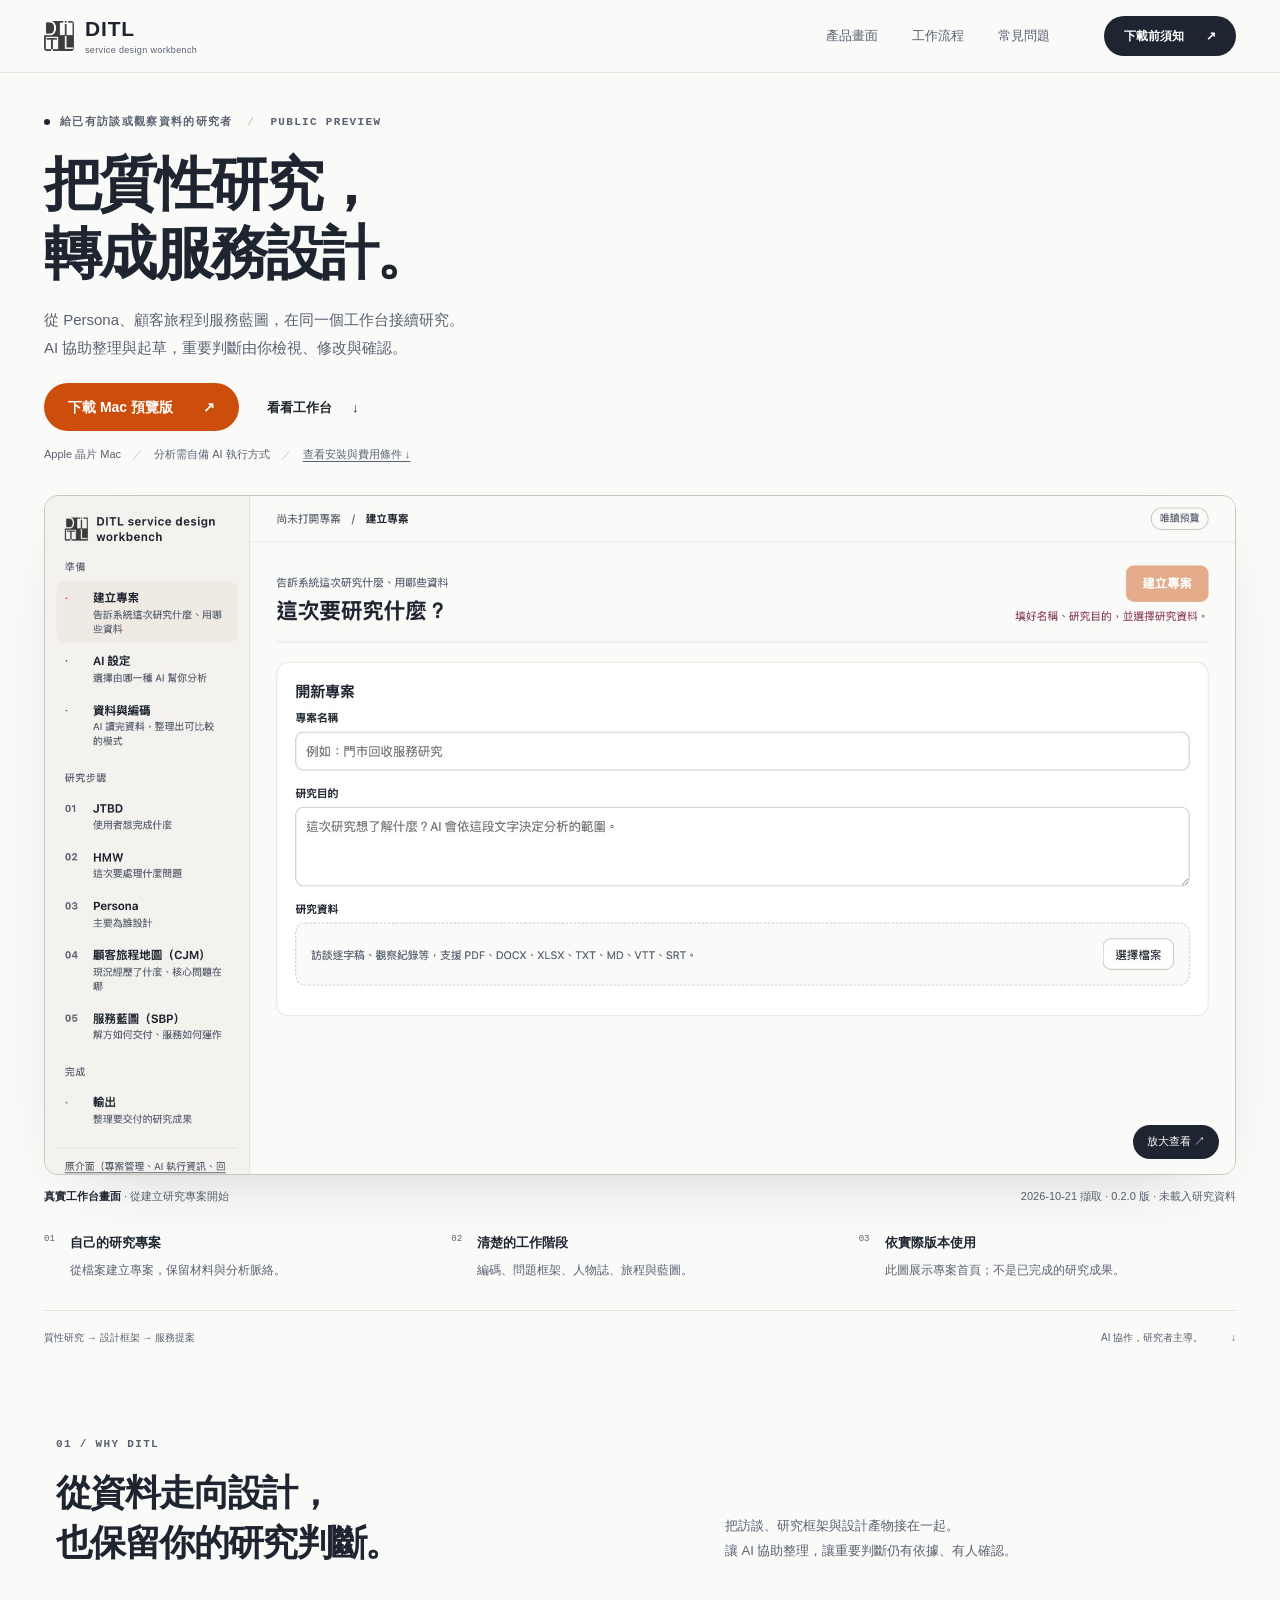
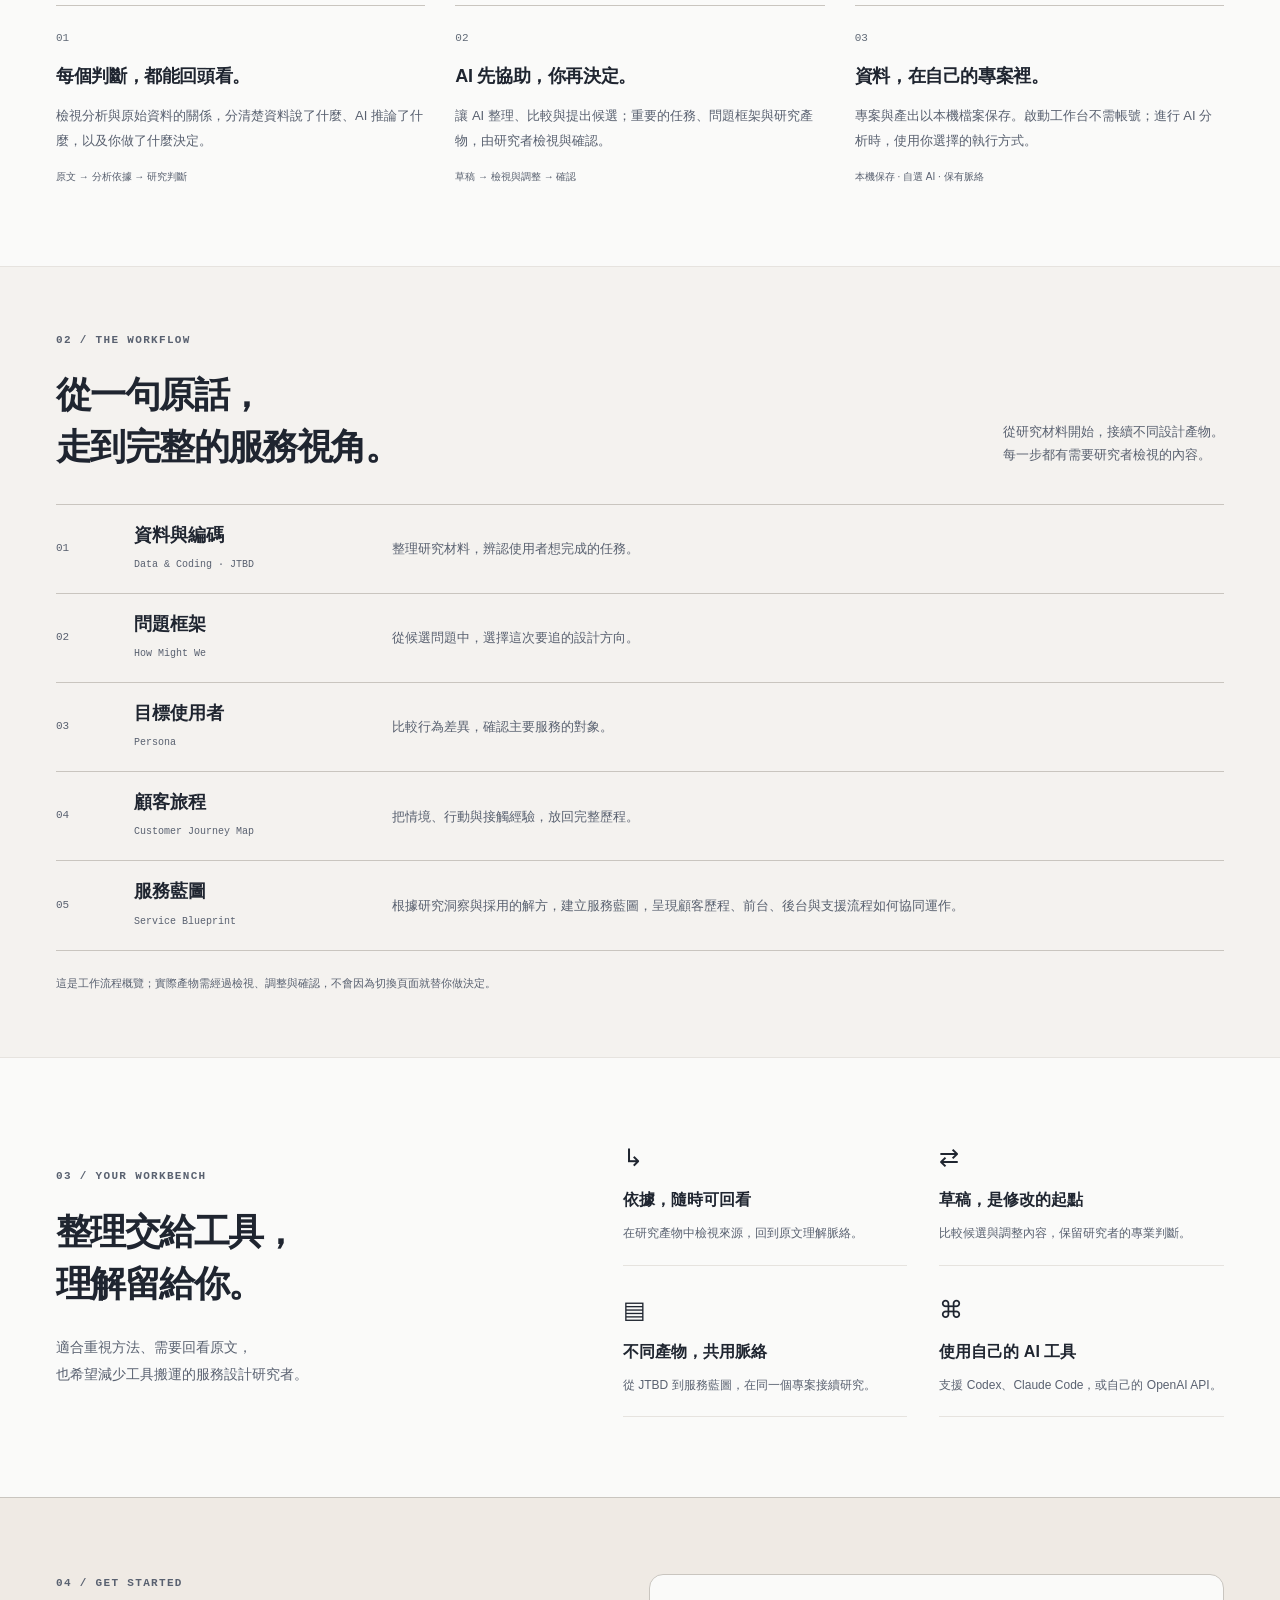
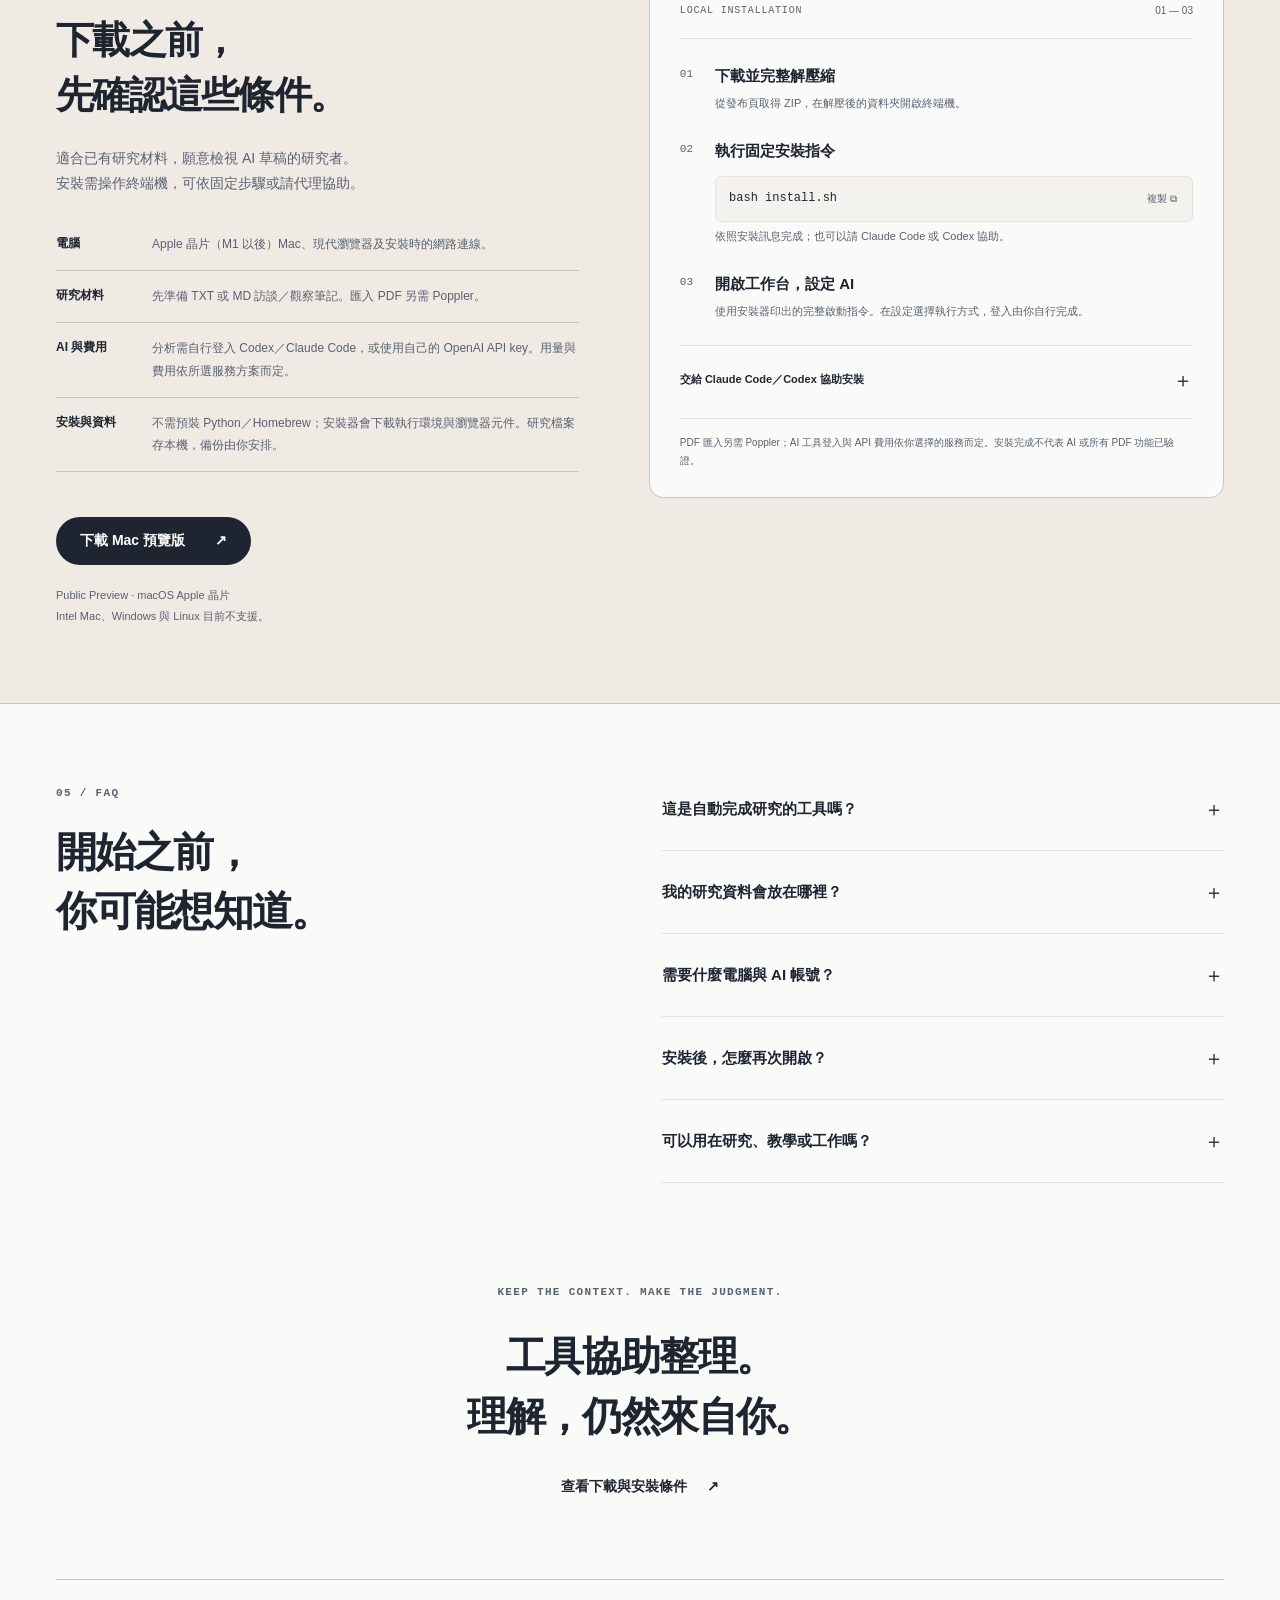
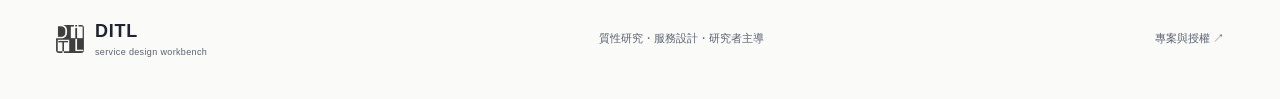
==== commit 2bca3788: "Service Blueprint step: describe the 0.2.0 flow" ====
--- a/index.html
+++ b/index.html
@@ -31,7 +31,7 @@
 </section>
 
 <section id="approach" class="section wrap"><div class="section-intro"><p class="eyebrow">01 / WHY DITL</p><h2>從資料走向設計，<br>也保留你的研究判斷。</h2><p>把訪談、研究框架與設計產物接在一起。<br>讓 AI 協助整理，讓重要判斷仍有依據、有人確認。</p></div><div class="principles"><article><span class="principle-num">01</span><div><h3>每個判斷，都能回頭看。</h3><p>檢視分析與原始資料的關係，分清楚資料說了什麼、AI 推論了什麼，以及你做了什麼決定。</p><span class="mini-link">原文 → 分析依據 → 研究判斷</span></div></article><article><span class="principle-num">02</span><div><h3>AI 先協助，你再決定。</h3><p>讓 AI 整理、比較與提出候選；重要的任務、問題框架與研究產物，由研究者檢視與確認。</p><span class="mini-link">草稿 → 檢視與調整 → 確認</span></div></article><article><span class="principle-num">03</span><div><h3>資料，在自己的專案裡。</h3><p>專案與產出以本機檔案保存。啟動工作台不需帳號；進行 AI 分析時，使用你選擇的執行方式。</p><span class="mini-link">本機保存 · 自選 AI · 保有脈絡</span></div></article></div></section>
-<section id="workflow" class="workflow-section"><div class="wrap"><div class="section-heading"><div><p class="eyebrow">02 / THE WORKFLOW</p><h2>從一句原話，<br>走到完整的服務視角。</h2></div><p>從研究材料開始，接續不同設計產物。<br>每一步都有需要研究者檢視的內容。</p></div><div class="workflow-list"><article><span class="step-no">01</span><div><h3>資料與編碼</h3><span>Data & Coding · JTBD</span></div><p>整理研究材料，辨認使用者想完成的任務。</p></article><article><span class="step-no">02</span><div><h3>問題框架</h3><span>How Might We</span></div><p>從候選問題中，選擇這次要追的設計方向。</p></article><article><span class="step-no">03</span><div><h3>目標使用者</h3><span>Persona</span></div><p>比較行為差異，確認主要服務的對象。</p></article><article><span class="step-no">04</span><div><h3>顧客旅程</h3><span>Customer Journey Map</span></div><p>把情境、行動與接觸經驗，放回完整歷程。</p></article><article><span class="step-no">05</span><div><h3>服務藍圖</h3><span>As-is → To-be Service Blueprint</span></div><p>看清現況如何運作，再檢視未來服務的提案。</p></article></div><p class="workflow-foot">這是工作流程概覽；實際產物需經過檢視、調整與確認，不會因為切換頁面就替你做決定。</p></div></section>
+<section id="workflow" class="workflow-section"><div class="wrap"><div class="section-heading"><div><p class="eyebrow">02 / THE WORKFLOW</p><h2>從一句原話，<br>走到完整的服務視角。</h2></div><p>從研究材料開始，接續不同設計產物。<br>每一步都有需要研究者檢視的內容。</p></div><div class="workflow-list"><article><span class="step-no">01</span><div><h3>資料與編碼</h3><span>Data & Coding · JTBD</span></div><p>整理研究材料，辨認使用者想完成的任務。</p></article><article><span class="step-no">02</span><div><h3>問題框架</h3><span>How Might We</span></div><p>從候選問題中，選擇這次要追的設計方向。</p></article><article><span class="step-no">03</span><div><h3>目標使用者</h3><span>Persona</span></div><p>比較行為差異，確認主要服務的對象。</p></article><article><span class="step-no">04</span><div><h3>顧客旅程</h3><span>Customer Journey Map</span></div><p>把情境、行動與接觸經驗，放回完整歷程。</p></article><article><span class="step-no">05</span><div><h3>服務藍圖</h3><span>Service Blueprint</span></div><p>根據研究洞察與採用的解方，建立服務藍圖，呈現顧客歷程、前台、後台與支援流程如何協同運作。</p></article></div><p class="workflow-foot">這是工作流程概覽；實際產物需經過檢視、調整與確認，不會因為切換頁面就替你做決定。</p></div></section>
 <section class="section wrap making-section"><div><p class="eyebrow">03 / YOUR WORKBENCH</p><h2>整理交給工具，<br>理解留給你。</h2><p class="section-copy">適合重視方法、需要回看原文，<br>也希望減少工具搬運的服務設計研究者。</p></div><div class="feature-grid"><article><span class="feature-icon" aria-hidden="true">↳</span><h3>依據，隨時可回看</h3><p>在研究產物中檢視來源，回到原文理解脈絡。</p></article><article><span class="feature-icon" aria-hidden="true">⇄</span><h3>草稿，是修改的起點</h3><p>比較候選與調整內容，保留研究者的專業判斷。</p></article><article><span class="feature-icon" aria-hidden="true">▤</span><h3>不同產物，共用脈絡</h3><p>從 JTBD 到服務藍圖，在同一個專案接續研究。</p></article><article><span class="feature-icon" aria-hidden="true">⌘</span><h3>使用自己的 AI 工具</h3><p>支援 Codex、Claude Code，或自己的 OpenAI API。</p></article></div></section>
 <section id="start" class="start-section"><div class="wrap start-grid"><div><p class="eyebrow">04 / GET STARTED</p><h2>下載之前，<br>先確認這些條件。</h2><p>適合已有研究材料，願意檢視 AI 草稿的研究者。<br>安裝需操作終端機，可依固定步驟或請代理協助。</p><dl class="requirements"><div><dt>電腦</dt><dd>Apple 晶片（M1 以後）Mac、現代瀏覽器及安裝時的網路連線。</dd></div><div><dt>研究材料</dt><dd>先準備 TXT 或 MD 訪談／觀察筆記。匯入 PDF 另需 Poppler。</dd></div><div><dt>AI 與費用</dt><dd>分析需自行登入 Codex／Claude Code，或使用自己的 OpenAI API key。用量與費用依所選服務方案而定。</dd></div><div><dt>安裝與資料</dt><dd>不需預裝 Python／Homebrew；安裝器會下載執行環境與瀏覽器元件。研究檔案存本機，備份由你安排。</dd></div></dl><a class="button dark" href="https://github.com/ke22/ditl-sbp/releases/latest" target="_blank" rel="noopener noreferrer">下載 Mac 預覽版 <span aria-hidden="true">↗</span></a><p class="compat">Public Preview · macOS Apple 晶片<br>Intel Mac、Windows 與 Linux 目前不支援。</p></div><div class="install-panel"><div class="install-heading"><span class="mono">LOCAL INSTALLATION</span><span>01 — 03</span></div><ol class="install-steps"><li><span>01</span><div><h3>下載並完整解壓縮</h3><p>從發布頁取得 ZIP，在解壓後的資料夾開啟終端機。</p></div></li><li><span>02</span><div><h3>執行固定安裝指令</h3><div class="command"><code>bash install.sh</code><button type="button" data-copy="bash install.sh" aria-label="複製安裝指令">複製 <span aria-hidden="true">⧉</span></button></div><p>依照安裝訊息完成；也可以請 Claude Code 或 Codex 協助。</p></div></li><li><span>03</span><div><h3>開啟工作台，設定 AI</h3><p>使用安裝器印出的完整啟動指令。在設定選擇執行方式，登入由你自行完成。</p></div></li></ol><details class="agent-instructions"><summary>交給 Claude Code／Codex 協助安裝 <span aria-hidden="true">＋</span></summary><p>先從發布頁下載並解壓 ZIP，再把這段指令與資料夾位置交給你的代理。</p><pre id="agent-prompt">請協助安裝這個解壓後的 ditl_sbp 發布資料夾。先讀隨附安裝說明，再在該資料夾執行 bash install.sh，確認退出碼與安裝器訊息。不要修改原始碼、讀取研究資料、建立研究專案或呼叫任何 AI／provider 測試。登入與 API key 交由我在原工具或工作台自行設定，不要索取或印出憑證。遇到錯誤請如實回報。</pre><button type="button" class="text-link" data-copy-agent>複製協助安裝指令 <span aria-hidden="true">⧉</span></button></details><p class="install-note">PDF 匯入另需 Poppler；AI 工具登入與 API 費用依你選擇的服務而定。安裝完成不代表 AI 或所有 PDF 功能已驗證。</p></div></div></section>
 <section id="faq" class="section wrap faq-section"><div><p class="eyebrow">05 / FAQ</p><h2>開始之前，<br>你可能想知道。</h2></div><div class="faq-list"><details><summary>這是自動完成研究的工具嗎？<span aria-hidden="true">＋</span></summary><p>AI 協助整理、比較與形成候選，研究者負責檢視、調整與確認。工作台提供從資料到服務藍圖的工作脈絡，研究判斷仍需要你的專業。</p></details><details><summary>我的研究資料會放在哪裡？<span aria-hidden="true">＋</span></summary><p>預設在本機 <code>~/Library/Application Support/ditl_sbp/data/</code>，保存專案與分析產出。AI 分析時，相關資料會交給你選擇的 AI 執行方式處理；本機保存不代表完全離線分析。請自行安排備份。</p></details><details><summary>需要什麼電腦與 AI 帳號？<span aria-hidden="true">＋</span></summary><p>目前支援 Apple 晶片的 Mac 與現代瀏覽器。安裝與啟動工作台不需要 AI 帳號；分析時需自行登入 Codex 或 Claude Code，或設定自己的 OpenAI API key。各服務的授權、用量與費用依其方案而定。</p></details><details><summary>安裝後，怎麼再次開啟？<span aria-hidden="true">＋</span></summary><p>使用安裝器提供的完整路徑指令啟動；預設為 <code>"$HOME/.local/bin/ditl-sbp" start</code>。工作台在瀏覽器使用，終端機以 Ctrl-C 結束；只關閉瀏覽器不會停止伺服器。各版本提供的啟動入口可能不同，請以下載版本隨附說明為準。</p></details><details><summary>可以用在研究、教學或工作嗎？<span aria-hidden="true">＋</span></summary><p>目前專案授權允許下載、安裝並用於研究、教學與工作，但不允許修改或轉傳。請閱讀發布版本隨附的完整 LICENSE；如需分享，請提供官方下載頁連結。</p></details></div></section>
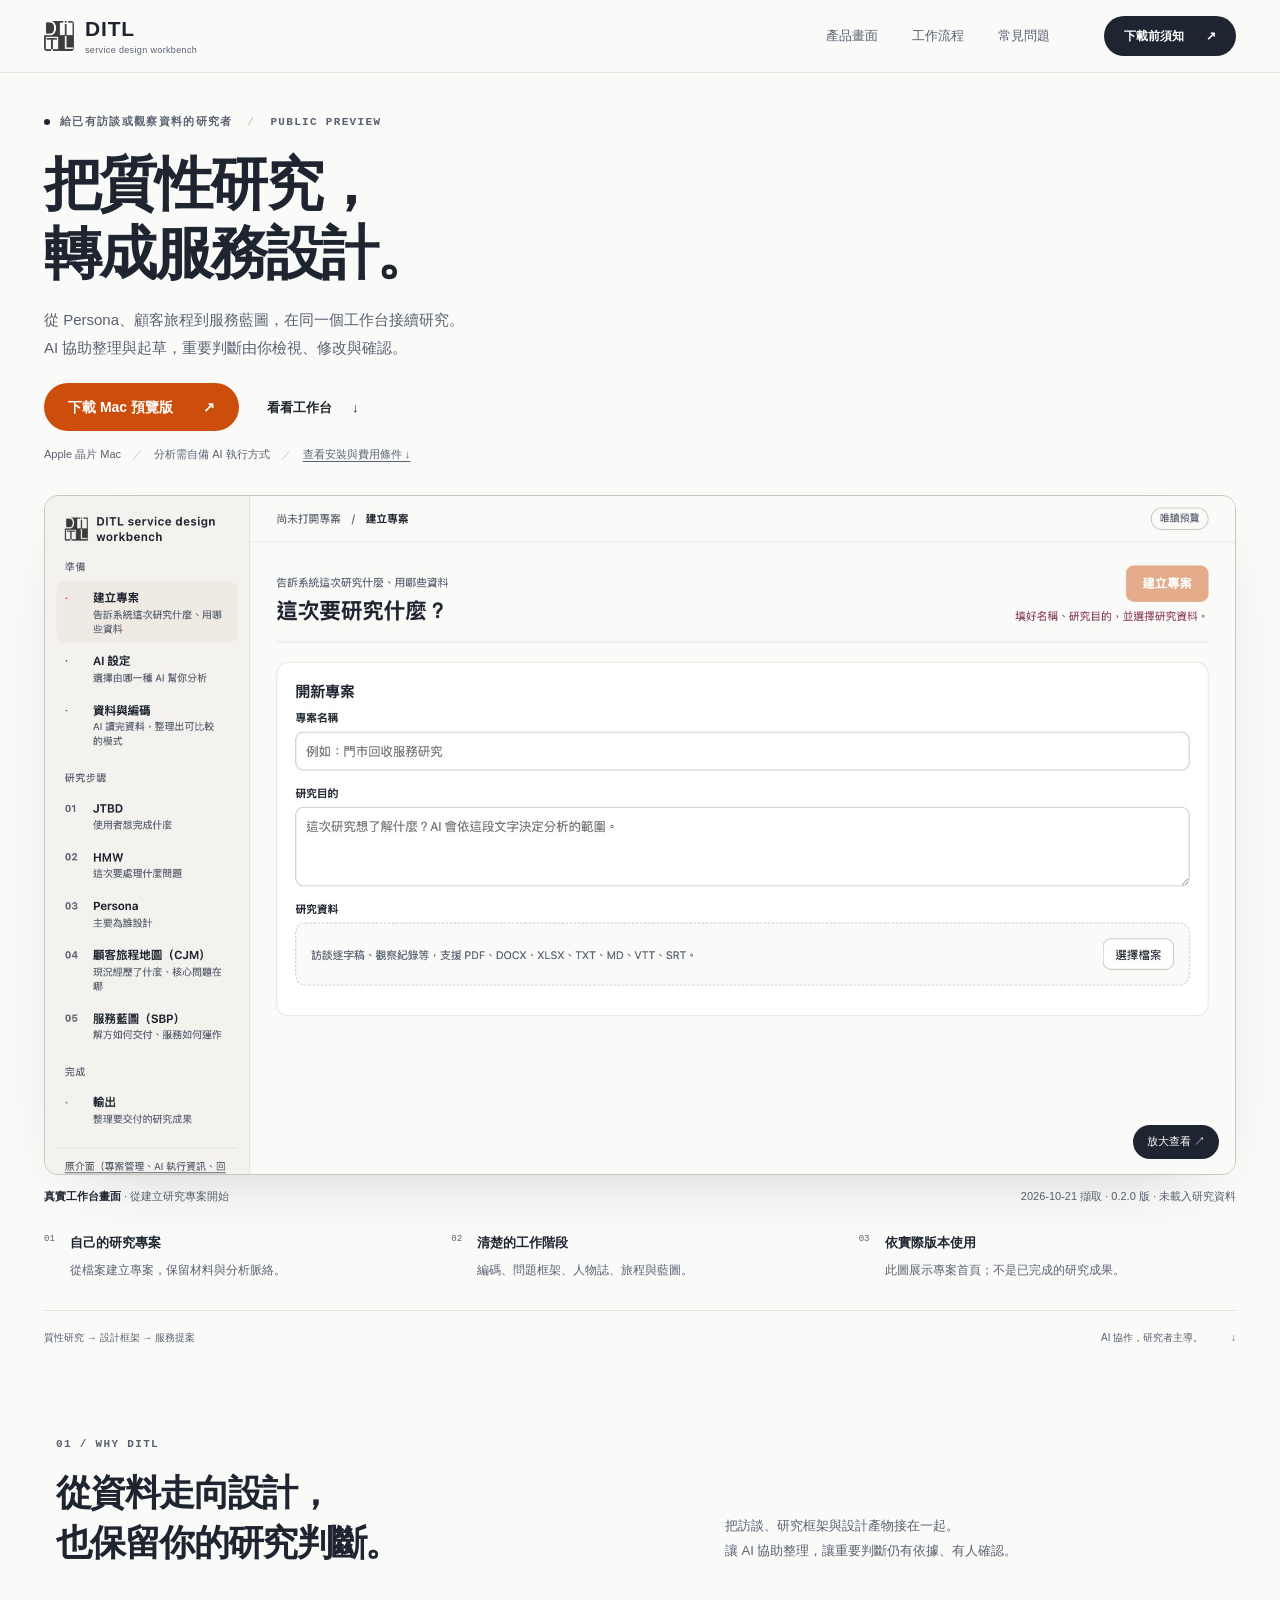
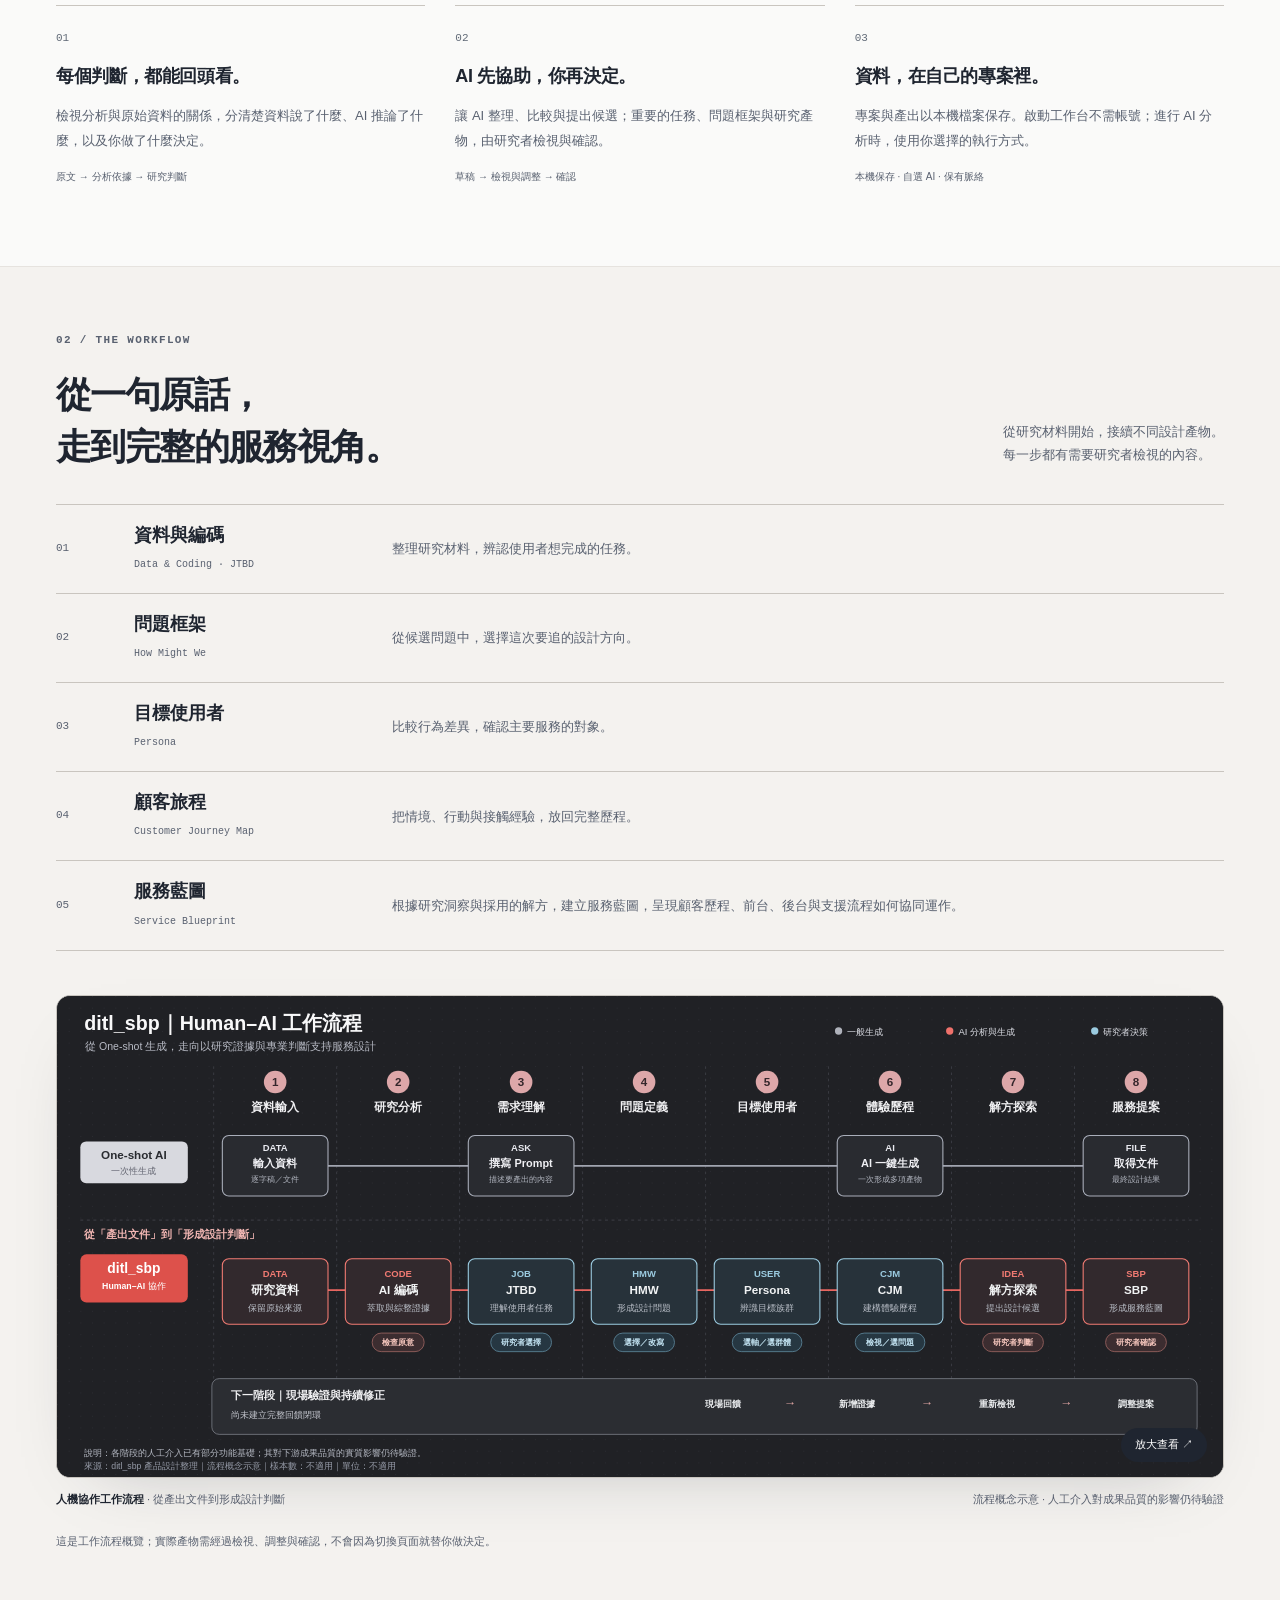
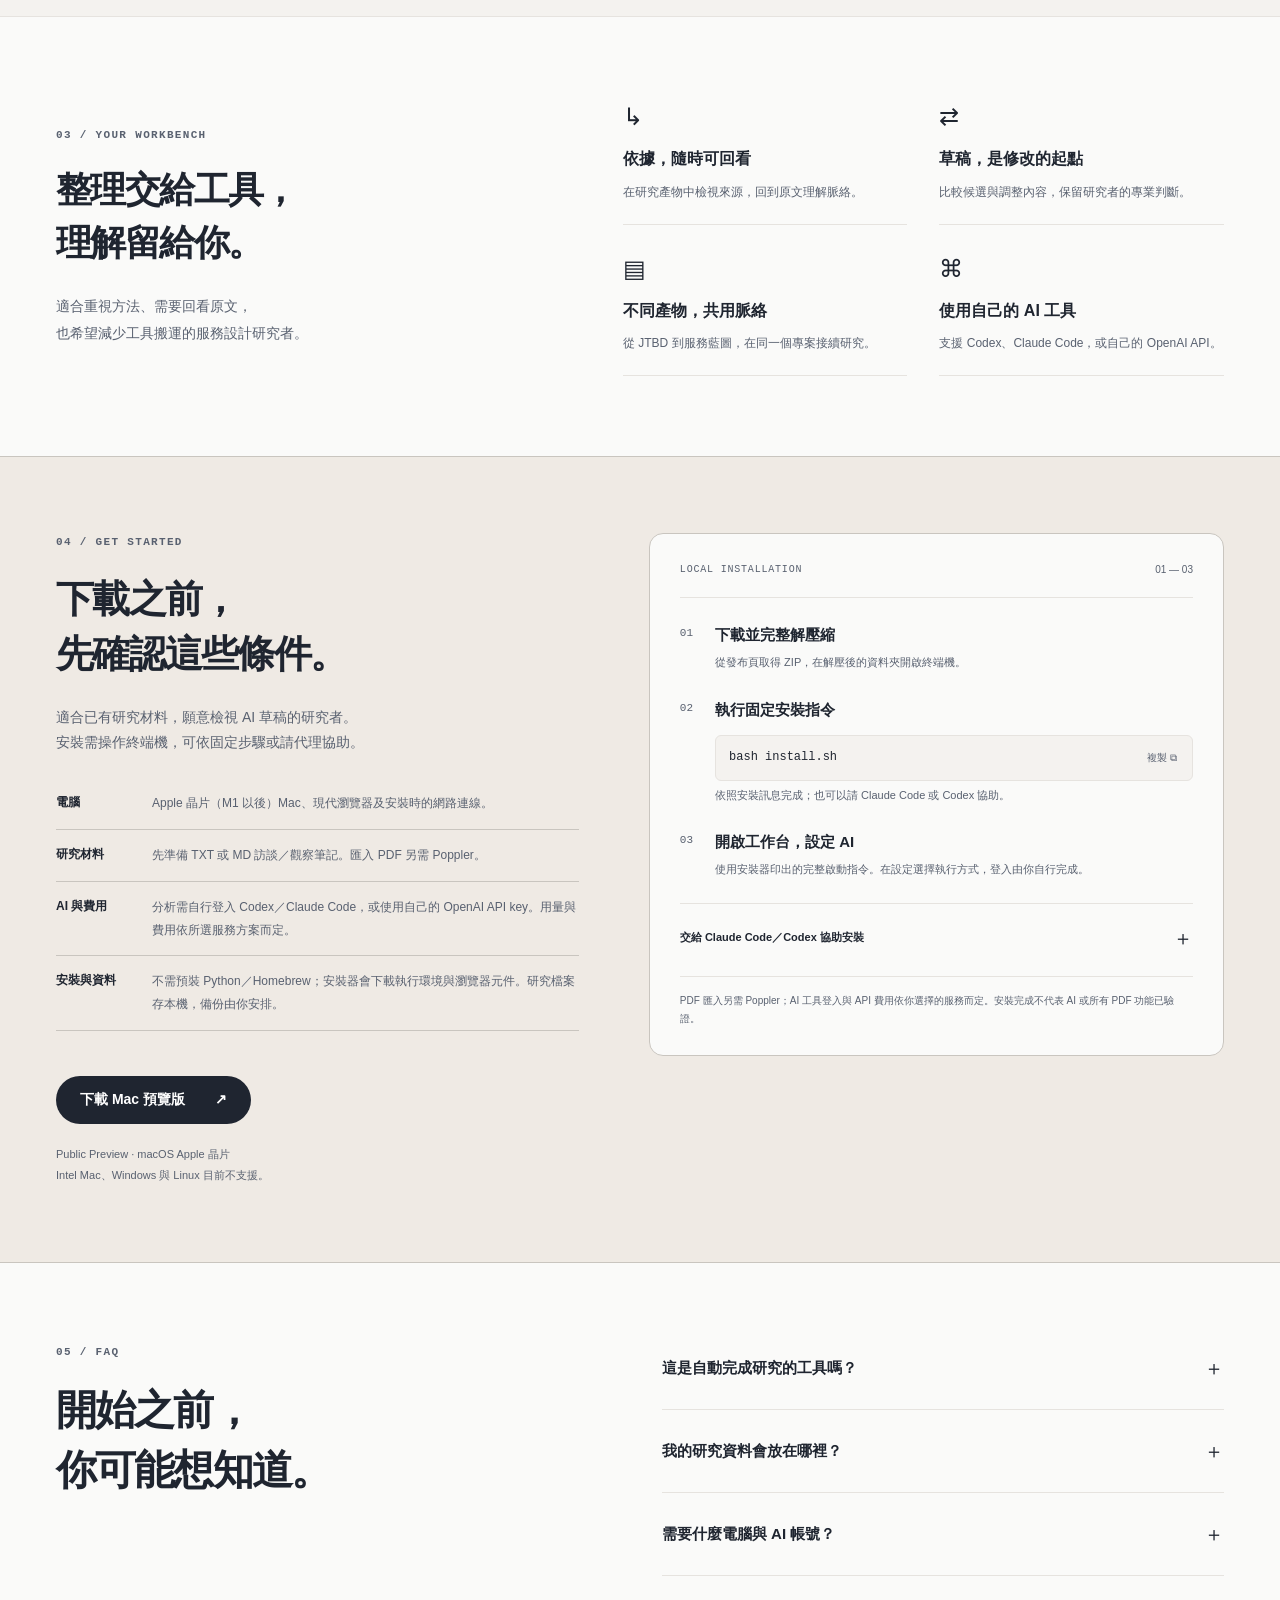
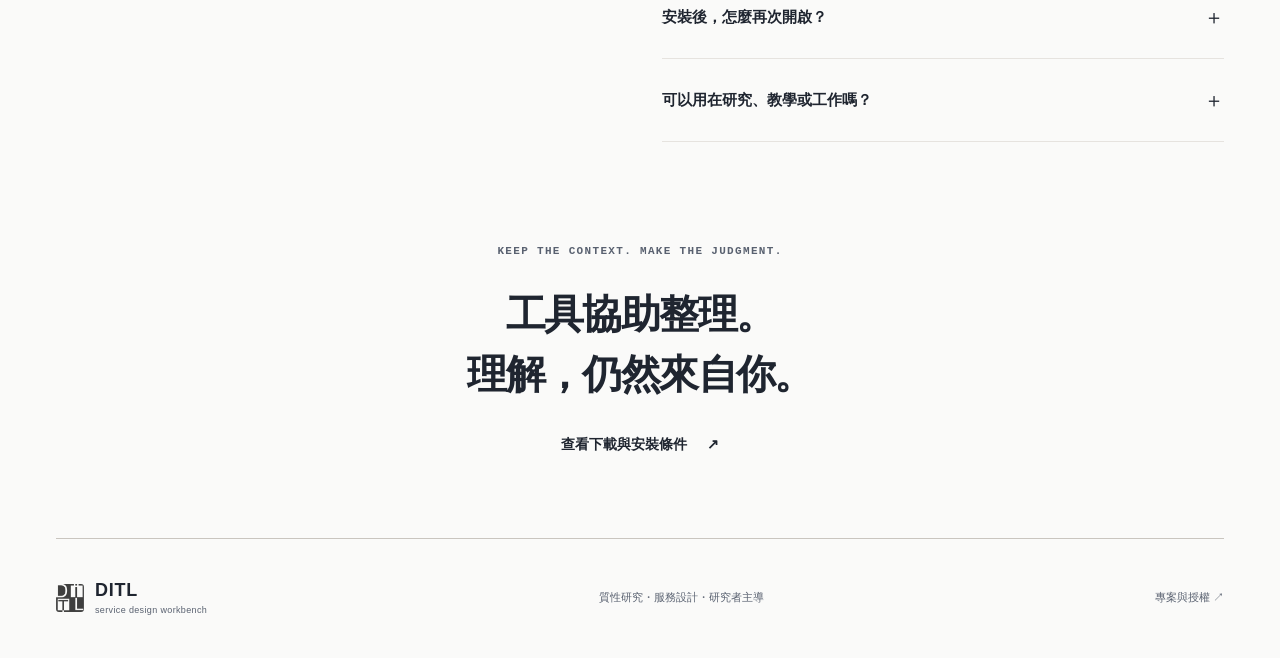
==== commit 557be4da: "Add the Human–AI workflow diagram" ====
--- a/index.html
+++ b/index.html
@@ -31,10 +31,10 @@
 </section>
 
 <section id="approach" class="section wrap"><div class="section-intro"><p class="eyebrow">01 / WHY DITL</p><h2>從資料走向設計，<br>也保留你的研究判斷。</h2><p>把訪談、研究框架與設計產物接在一起。<br>讓 AI 協助整理，讓重要判斷仍有依據、有人確認。</p></div><div class="principles"><article><span class="principle-num">01</span><div><h3>每個判斷，都能回頭看。</h3><p>檢視分析與原始資料的關係，分清楚資料說了什麼、AI 推論了什麼，以及你做了什麼決定。</p><span class="mini-link">原文 → 分析依據 → 研究判斷</span></div></article><article><span class="principle-num">02</span><div><h3>AI 先協助，你再決定。</h3><p>讓 AI 整理、比較與提出候選；重要的任務、問題框架與研究產物，由研究者檢視與確認。</p><span class="mini-link">草稿 → 檢視與調整 → 確認</span></div></article><article><span class="principle-num">03</span><div><h3>資料，在自己的專案裡。</h3><p>專案與產出以本機檔案保存。啟動工作台不需帳號；進行 AI 分析時，使用你選擇的執行方式。</p><span class="mini-link">本機保存 · 自選 AI · 保有脈絡</span></div></article></div></section>
-<section id="workflow" class="workflow-section"><div class="wrap"><div class="section-heading"><div><p class="eyebrow">02 / THE WORKFLOW</p><h2>從一句原話，<br>走到完整的服務視角。</h2></div><p>從研究材料開始，接續不同設計產物。<br>每一步都有需要研究者檢視的內容。</p></div><div class="workflow-list"><article><span class="step-no">01</span><div><h3>資料與編碼</h3><span>Data & Coding · JTBD</span></div><p>整理研究材料，辨認使用者想完成的任務。</p></article><article><span class="step-no">02</span><div><h3>問題框架</h3><span>How Might We</span></div><p>從候選問題中，選擇這次要追的設計方向。</p></article><article><span class="step-no">03</span><div><h3>目標使用者</h3><span>Persona</span></div><p>比較行為差異，確認主要服務的對象。</p></article><article><span class="step-no">04</span><div><h3>顧客旅程</h3><span>Customer Journey Map</span></div><p>把情境、行動與接觸經驗，放回完整歷程。</p></article><article><span class="step-no">05</span><div><h3>服務藍圖</h3><span>Service Blueprint</span></div><p>根據研究洞察與採用的解方，建立服務藍圖，呈現顧客歷程、前台、後台與支援流程如何協同運作。</p></article></div><p class="workflow-foot">這是工作流程概覽；實際產物需經過檢視、調整與確認，不會因為切換頁面就替你做決定。</p></div></section>
+<section id="workflow" class="workflow-section"><div class="wrap"><div class="section-heading"><div><p class="eyebrow">02 / THE WORKFLOW</p><h2>從一句原話，<br>走到完整的服務視角。</h2></div><p>從研究材料開始，接續不同設計產物。<br>每一步都有需要研究者檢視的內容。</p></div><div class="workflow-list"><article><span class="step-no">01</span><div><h3>資料與編碼</h3><span>Data & Coding · JTBD</span></div><p>整理研究材料，辨認使用者想完成的任務。</p></article><article><span class="step-no">02</span><div><h3>問題框架</h3><span>How Might We</span></div><p>從候選問題中，選擇這次要追的設計方向。</p></article><article><span class="step-no">03</span><div><h3>目標使用者</h3><span>Persona</span></div><p>比較行為差異，確認主要服務的對象。</p></article><article><span class="step-no">04</span><div><h3>顧客旅程</h3><span>Customer Journey Map</span></div><p>把情境、行動與接觸經驗，放回完整歷程。</p></article><article><span class="step-no">05</span><div><h3>服務藍圖</h3><span>Service Blueprint</span></div><p>根據研究洞察與採用的解方，建立服務藍圖，呈現顧客歷程、前台、後台與支援流程如何協同運作。</p></article></div><figure class="product-shot workflow-diagram"><button type="button" id="open-workflow-diagram" aria-label="放大查看人機協作工作流程圖" aria-haspopup="dialog"><img src="assets/human-ai-workflow.svg" width="3200" height="1320" alt="比較兩種工作方式的流程圖。上方是一次性生成：輸入資料、撰寫 Prompt、AI 一鍵生成、取得文件。下方是 ditl_sbp 的人機協作：研究資料、AI 編碼（研究者檢查原意）、JTBD（研究者選擇）、HMW（選擇或改寫）、Persona（選軸與群體）、CJM（檢視並選問題）、解方探索（研究者判斷）、服務藍圖（研究者確認）。底部註明現場驗證與持續修正是下一階段，尚未建立完整回饋閉環。" loading="lazy"><span class="zoom-label">放大查看 ↗</span></button><figcaption><span><b>人機協作工作流程</b> · 從產出文件到形成設計判斷</span><span>流程概念示意 · 人工介入對成果品質的影響仍待驗證</span></figcaption></figure><p class="workflow-foot">這是工作流程概覽；實際產物需經過檢視、調整與確認，不會因為切換頁面就替你做決定。</p></div></section>
 <section class="section wrap making-section"><div><p class="eyebrow">03 / YOUR WORKBENCH</p><h2>整理交給工具，<br>理解留給你。</h2><p class="section-copy">適合重視方法、需要回看原文，<br>也希望減少工具搬運的服務設計研究者。</p></div><div class="feature-grid"><article><span class="feature-icon" aria-hidden="true">↳</span><h3>依據，隨時可回看</h3><p>在研究產物中檢視來源，回到原文理解脈絡。</p></article><article><span class="feature-icon" aria-hidden="true">⇄</span><h3>草稿，是修改的起點</h3><p>比較候選與調整內容，保留研究者的專業判斷。</p></article><article><span class="feature-icon" aria-hidden="true">▤</span><h3>不同產物，共用脈絡</h3><p>從 JTBD 到服務藍圖，在同一個專案接續研究。</p></article><article><span class="feature-icon" aria-hidden="true">⌘</span><h3>使用自己的 AI 工具</h3><p>支援 Codex、Claude Code，或自己的 OpenAI API。</p></article></div></section>
 <section id="start" class="start-section"><div class="wrap start-grid"><div><p class="eyebrow">04 / GET STARTED</p><h2>下載之前，<br>先確認這些條件。</h2><p>適合已有研究材料，願意檢視 AI 草稿的研究者。<br>安裝需操作終端機，可依固定步驟或請代理協助。</p><dl class="requirements"><div><dt>電腦</dt><dd>Apple 晶片（M1 以後）Mac、現代瀏覽器及安裝時的網路連線。</dd></div><div><dt>研究材料</dt><dd>先準備 TXT 或 MD 訪談／觀察筆記。匯入 PDF 另需 Poppler。</dd></div><div><dt>AI 與費用</dt><dd>分析需自行登入 Codex／Claude Code，或使用自己的 OpenAI API key。用量與費用依所選服務方案而定。</dd></div><div><dt>安裝與資料</dt><dd>不需預裝 Python／Homebrew；安裝器會下載執行環境與瀏覽器元件。研究檔案存本機，備份由你安排。</dd></div></dl><a class="button dark" href="https://github.com/ke22/ditl-sbp/releases/latest" target="_blank" rel="noopener noreferrer">下載 Mac 預覽版 <span aria-hidden="true">↗</span></a><p class="compat">Public Preview · macOS Apple 晶片<br>Intel Mac、Windows 與 Linux 目前不支援。</p></div><div class="install-panel"><div class="install-heading"><span class="mono">LOCAL INSTALLATION</span><span>01 — 03</span></div><ol class="install-steps"><li><span>01</span><div><h3>下載並完整解壓縮</h3><p>從發布頁取得 ZIP，在解壓後的資料夾開啟終端機。</p></div></li><li><span>02</span><div><h3>執行固定安裝指令</h3><div class="command"><code>bash install.sh</code><button type="button" data-copy="bash install.sh" aria-label="複製安裝指令">複製 <span aria-hidden="true">⧉</span></button></div><p>依照安裝訊息完成；也可以請 Claude Code 或 Codex 協助。</p></div></li><li><span>03</span><div><h3>開啟工作台，設定 AI</h3><p>使用安裝器印出的完整啟動指令。在設定選擇執行方式，登入由你自行完成。</p></div></li></ol><details class="agent-instructions"><summary>交給 Claude Code／Codex 協助安裝 <span aria-hidden="true">＋</span></summary><p>先從發布頁下載並解壓 ZIP，再把這段指令與資料夾位置交給你的代理。</p><pre id="agent-prompt">請協助安裝這個解壓後的 ditl_sbp 發布資料夾。先讀隨附安裝說明，再在該資料夾執行 bash install.sh，確認退出碼與安裝器訊息。不要修改原始碼、讀取研究資料、建立研究專案或呼叫任何 AI／provider 測試。登入與 API key 交由我在原工具或工作台自行設定，不要索取或印出憑證。遇到錯誤請如實回報。</pre><button type="button" class="text-link" data-copy-agent>複製協助安裝指令 <span aria-hidden="true">⧉</span></button></details><p class="install-note">PDF 匯入另需 Poppler；AI 工具登入與 API 費用依你選擇的服務而定。安裝完成不代表 AI 或所有 PDF 功能已驗證。</p></div></div></section>
 <section id="faq" class="section wrap faq-section"><div><p class="eyebrow">05 / FAQ</p><h2>開始之前，<br>你可能想知道。</h2></div><div class="faq-list"><details><summary>這是自動完成研究的工具嗎？<span aria-hidden="true">＋</span></summary><p>AI 協助整理、比較與形成候選，研究者負責檢視、調整與確認。工作台提供從資料到服務藍圖的工作脈絡，研究判斷仍需要你的專業。</p></details><details><summary>我的研究資料會放在哪裡？<span aria-hidden="true">＋</span></summary><p>預設在本機 <code>~/Library/Application Support/ditl_sbp/data/</code>，保存專案與分析產出。AI 分析時，相關資料會交給你選擇的 AI 執行方式處理；本機保存不代表完全離線分析。請自行安排備份。</p></details><details><summary>需要什麼電腦與 AI 帳號？<span aria-hidden="true">＋</span></summary><p>目前支援 Apple 晶片的 Mac 與現代瀏覽器。安裝與啟動工作台不需要 AI 帳號；分析時需自行登入 Codex 或 Claude Code，或設定自己的 OpenAI API key。各服務的授權、用量與費用依其方案而定。</p></details><details><summary>安裝後，怎麼再次開啟？<span aria-hidden="true">＋</span></summary><p>使用安裝器提供的完整路徑指令啟動；預設為 <code>"$HOME/.local/bin/ditl-sbp" start</code>。工作台在瀏覽器使用，終端機以 Ctrl-C 結束；只關閉瀏覽器不會停止伺服器。各版本提供的啟動入口可能不同，請以下載版本隨附說明為準。</p></details><details><summary>可以用在研究、教學或工作嗎？<span aria-hidden="true">＋</span></summary><p>目前專案授權允許下載、安裝並用於研究、教學與工作，但不允許修改或轉傳。請閱讀發布版本隨附的完整 LICENSE；如需分享，請提供官方下載頁連結。</p></details></div></section>
 <section class="closing wrap"><p class="eyebrow">KEEP THE CONTEXT. MAKE THE JUDGMENT.</p><h2>工具協助整理。<br>理解，仍然來自你。</h2><a class="text-link" href="#start">查看下載與安裝條件 <span aria-hidden="true">↗</span></a></section>
-</main><footer class="footer wrap"><a class="brand" href="#"><img src="assets/mark.png" alt="" width="28" height="28"><span>DITL<span class="brand-sub">service design workbench</span></span></a><span>質性研究・服務設計・研究者主導</span><a href="https://github.com/ke22/ditl-sbp" target="_blank" rel="noopener noreferrer">專案與授權 <span aria-hidden="true">↗</span></a></footer><dialog class="image-dialog" id="product-image-dialog" aria-labelledby="image-dialog-title"><div class="image-dialog-head"><h2 id="image-dialog-title">DITL 真實工作台 · 專案首頁</h2><button type="button" id="close-product-image" aria-label="關閉放大畫面">關閉 ×</button></div><div class="image-scroll"><img src="assets/workbench-home.jpg" width="2016" height="1148" alt="DITL 真實工作台專案首頁完整截圖，未載入研究資料。"></div><p>0.2.0 版，2026-10-21 擷取。此處為靜態截圖，之後的版本可能有所差異。</p></dialog><div role="status" aria-live="polite" class="toast" id="toast"></div>
+</main><footer class="footer wrap"><a class="brand" href="#"><img src="assets/mark.png" alt="" width="28" height="28"><span>DITL<span class="brand-sub">service design workbench</span></span></a><span>質性研究・服務設計・研究者主導</span><a href="https://github.com/ke22/ditl-sbp" target="_blank" rel="noopener noreferrer">專案與授權 <span aria-hidden="true">↗</span></a></footer><dialog class="image-dialog" id="product-image-dialog" aria-labelledby="image-dialog-title"><div class="image-dialog-head"><h2 id="image-dialog-title">DITL 真實工作台 · 專案首頁</h2><button type="button" id="close-product-image" aria-label="關閉放大畫面">關閉 ×</button></div><div class="image-scroll"><img src="assets/workbench-home.jpg" width="2016" height="1148" alt="DITL 真實工作台專案首頁完整截圖，未載入研究資料。"></div><p>0.2.0 版，2026-10-21 擷取。此處為靜態截圖，之後的版本可能有所差異。</p></dialog><dialog class="image-dialog" id="workflow-diagram-dialog" aria-labelledby="workflow-dialog-title"><div class="image-dialog-head"><h2 id="workflow-dialog-title">ditl_sbp · Human–AI 工作流程</h2><button type="button" id="close-workflow-diagram" aria-label="關閉放大畫面">關閉 ×</button></div><div class="image-scroll workflow-scroll"><img src="assets/human-ai-workflow.svg" width="3200" height="1320" alt="比較兩種工作方式的流程圖。上方是一次性生成：輸入資料、撰寫 Prompt、AI 一鍵生成、取得文件。下方是 ditl_sbp 的人機協作：研究資料、AI 編碼（研究者檢查原意）、JTBD（研究者選擇）、HMW（選擇或改寫）、Persona（選軸與群體）、CJM（檢視並選問題）、解方探索（研究者判斷）、服務藍圖（研究者確認）。底部註明現場驗證與持續修正是下一階段，尚未建立完整回饋閉環。"></div><p>流程概念示意；各階段的人工介入已有部分功能基礎，對下游成果品質的實質影響仍待驗證。</p></dialog><div role="status" aria-live="polite" class="toast" id="toast"></div>
 </body></html>
--- a/styles.css
+++ b/styles.css
@@ -344,3 +344,4 @@
 .hero .compat{font-size:9px}
 .product-detail-window{height:245px}
 }
+.workflow-diagram{margin-top:44px}.workflow-diagram>button{background:var(--text-primary)}.workflow-scroll img{min-width:1600px}
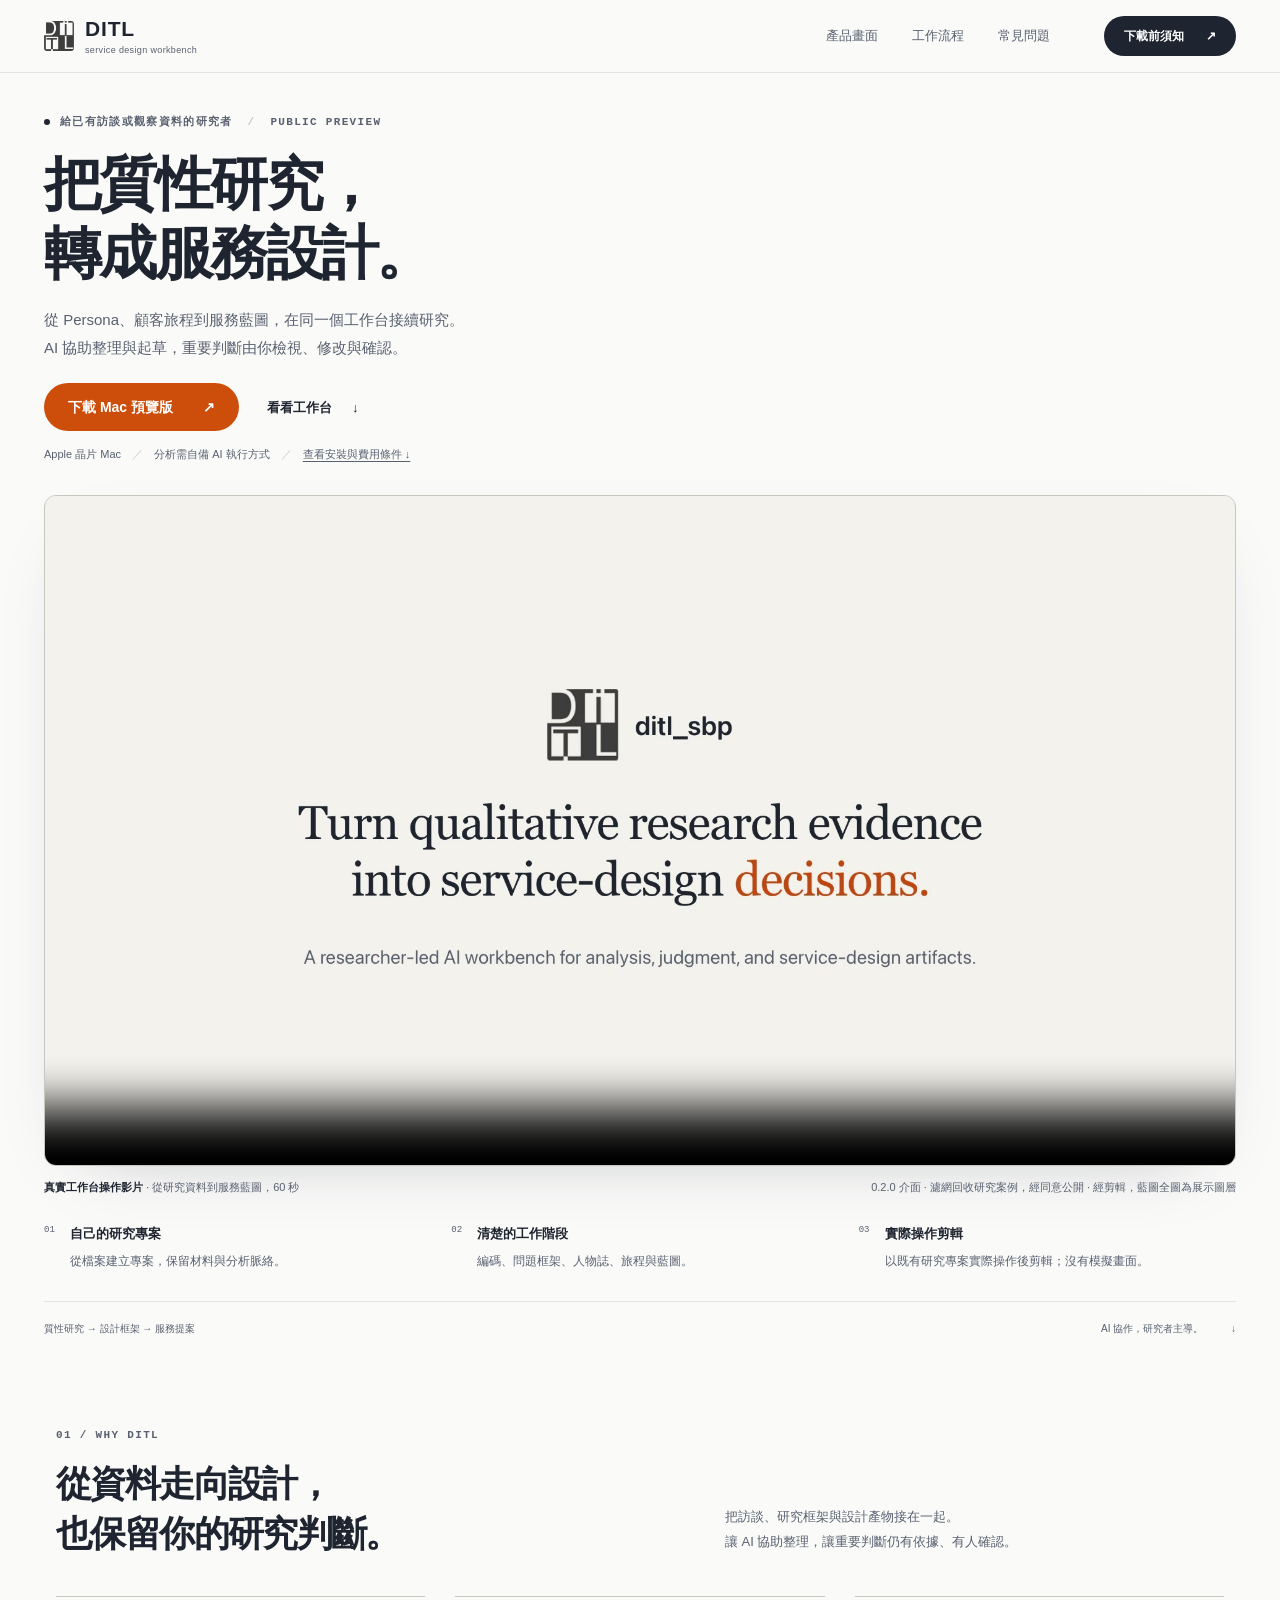
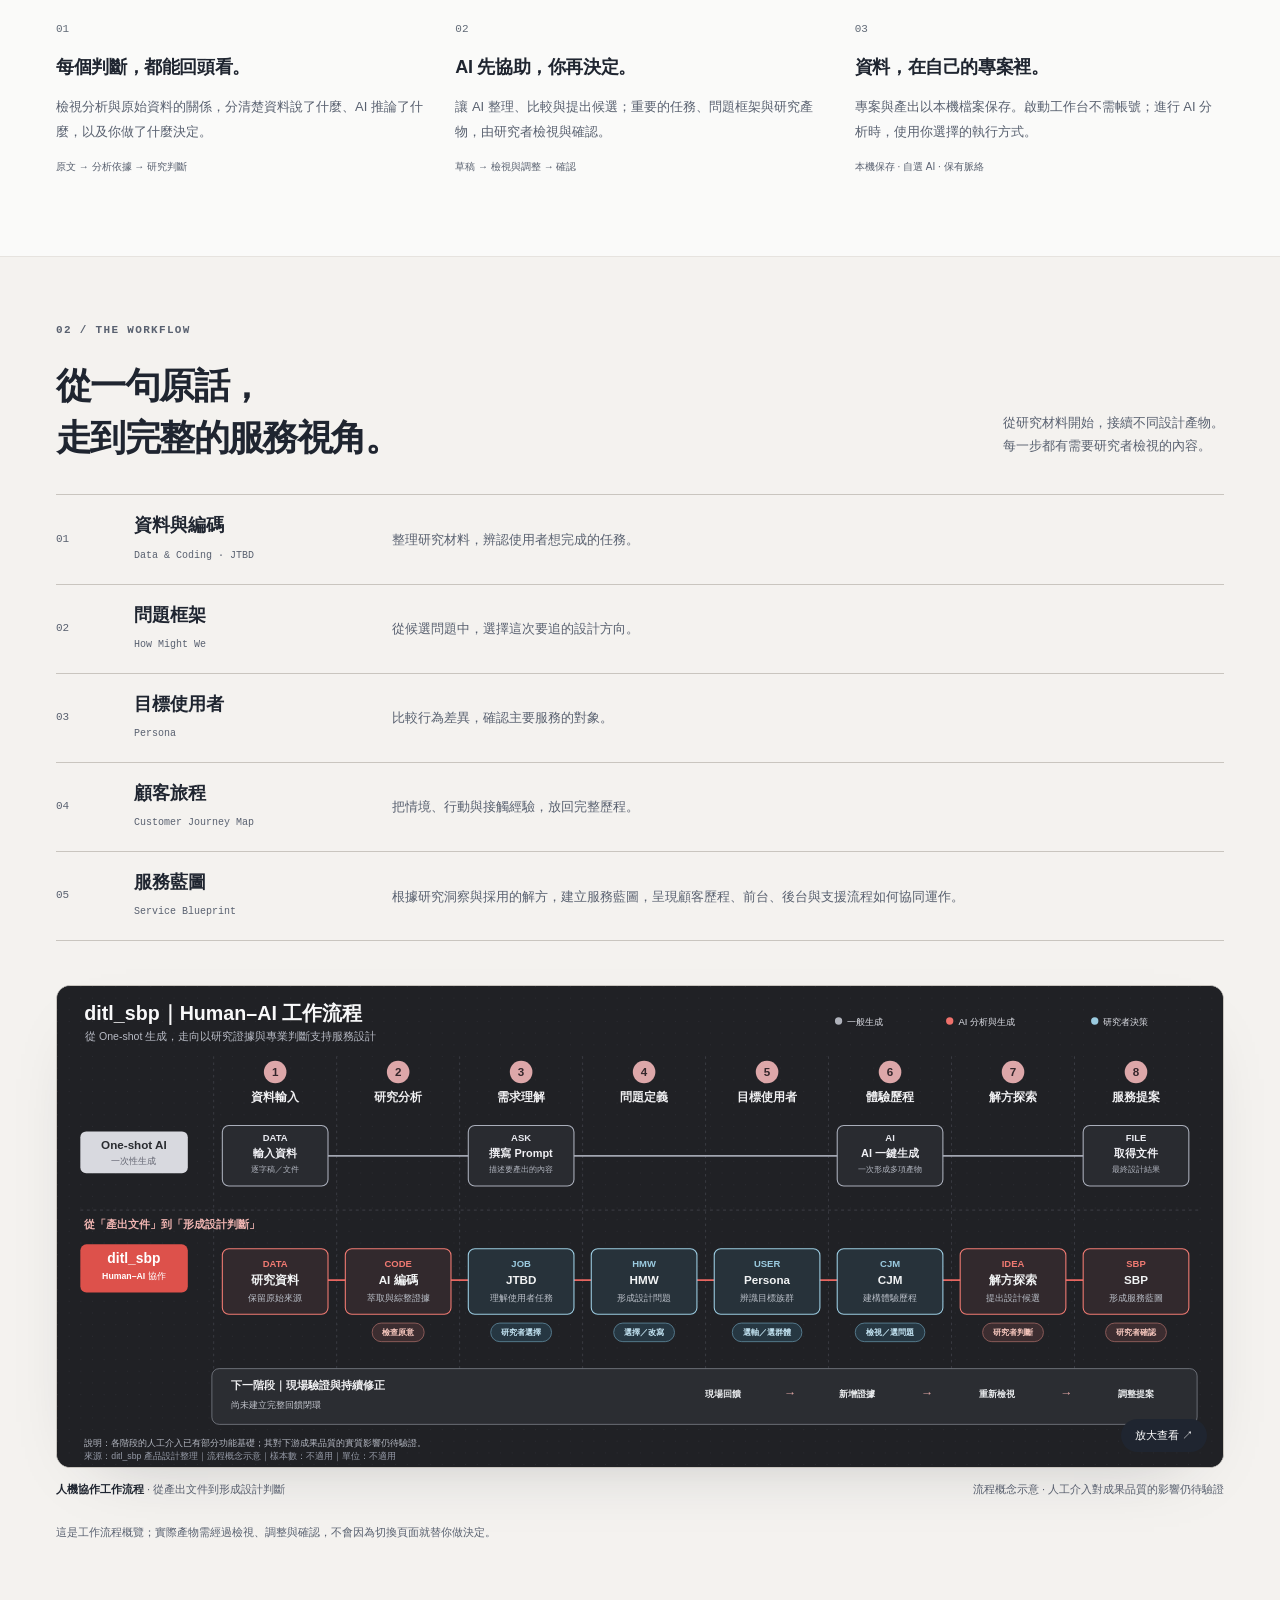
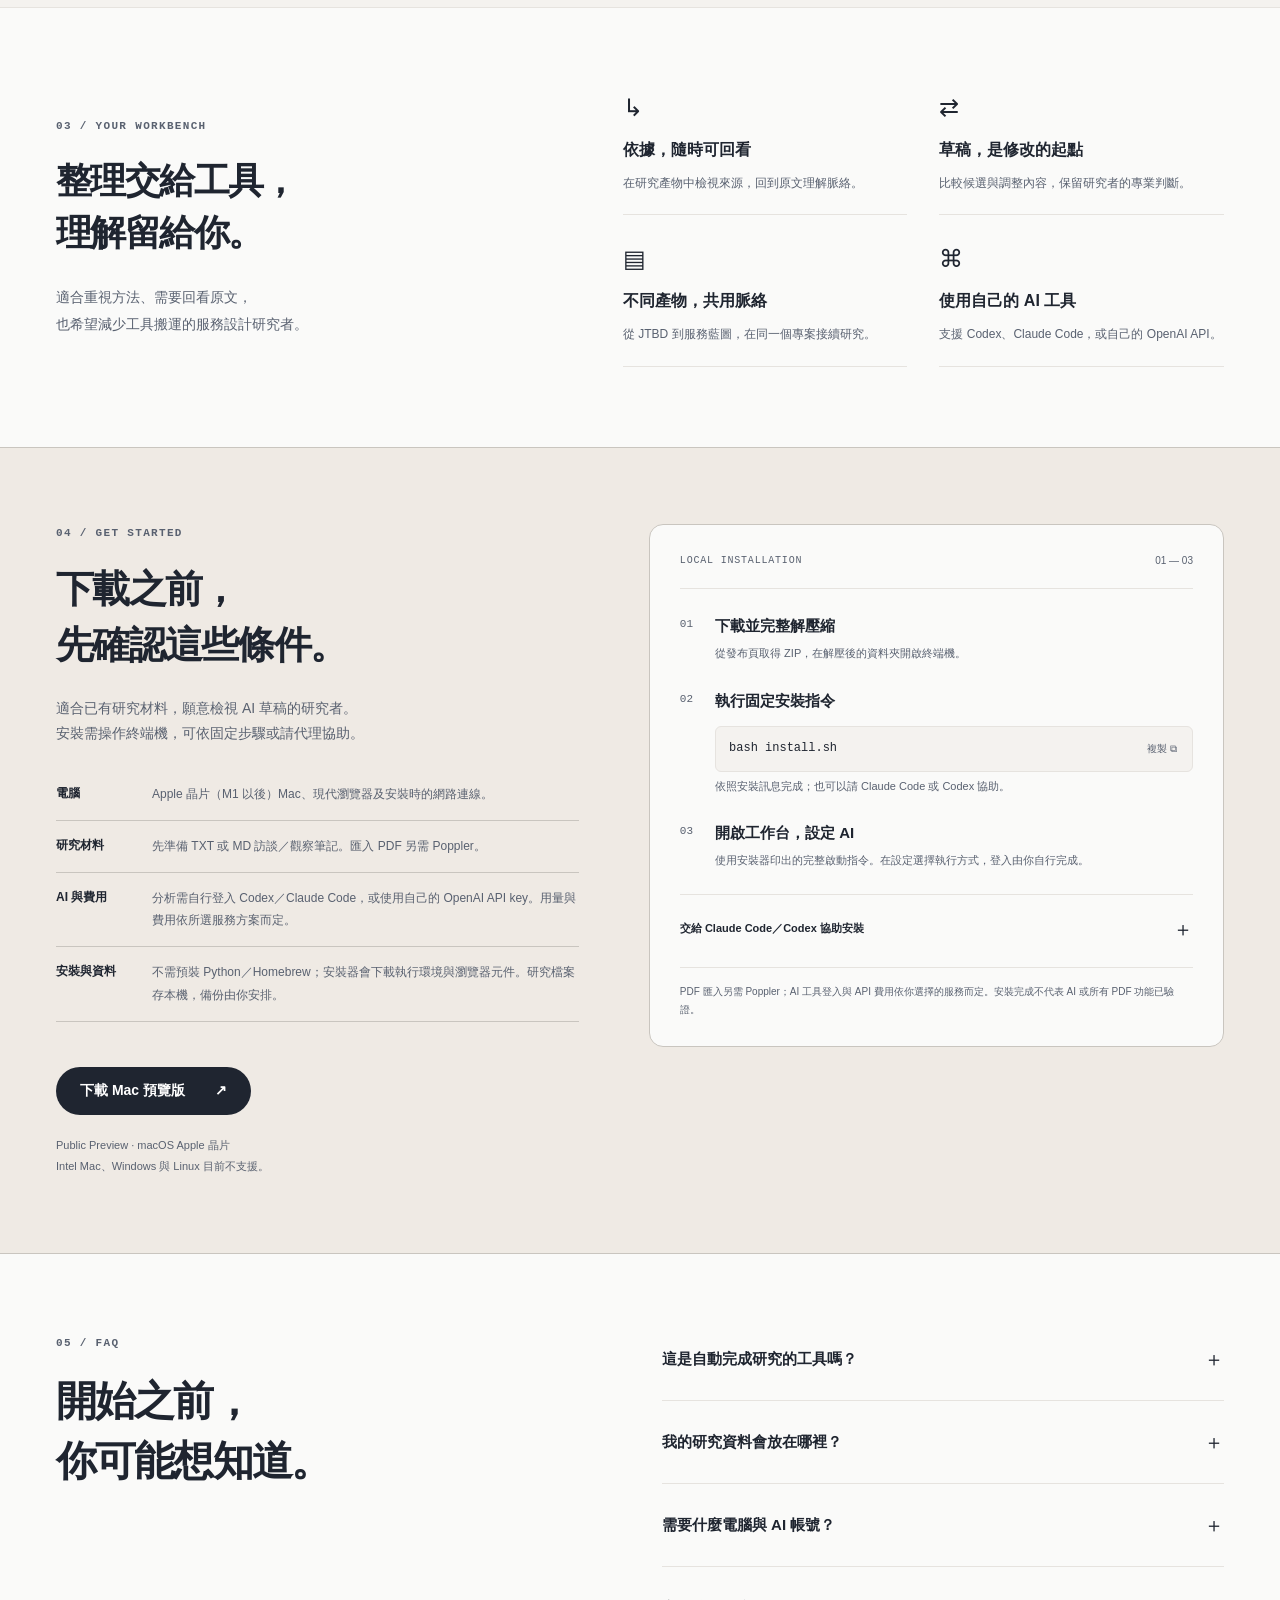
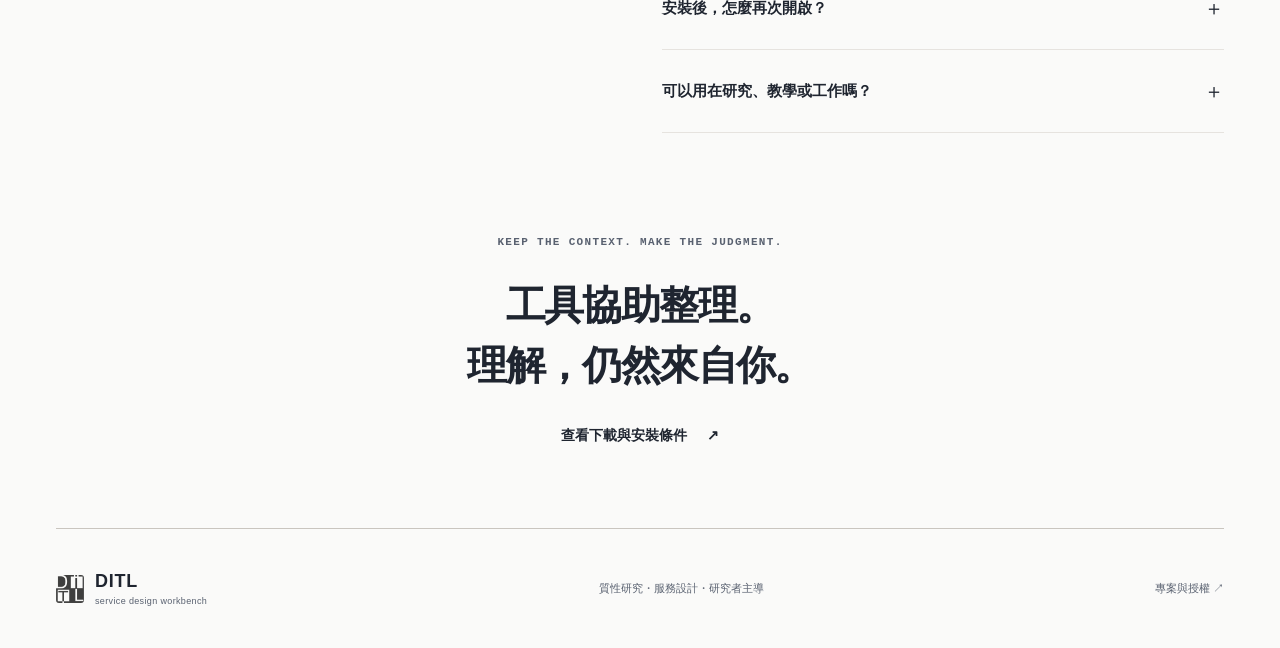
==== commit 0febe7e7: "Homepage: 60-second product film" ====
--- a/index.html
+++ b/index.html
@@ -16,17 +16,12 @@
 <div class="hero-heading"><div class="eyebrow"><span class="status-dot"></span> 給已有訪談或觀察資料的研究者 <span class="divider">/</span> PUBLIC PREVIEW</div><h1 id="hero-title">把質性研究，<br>轉成服務設計。</h1><p class="hero-copy">從 Persona、顧客旅程到服務藍圖，在同一個工作台接續研究。<br>AI 協助整理與起草，重要判斷由你檢視、修改與確認。</p><div class="hero-actions"><a class="button primary" href="https://github.com/ke22/ditl-sbp/releases/latest" target="_blank" rel="noopener noreferrer">下載 Mac 預覽版 <span aria-hidden="true">↗</span></a><a class="text-link" href="#product">看看工作台 <span aria-hidden="true">↓</span></a></div><p class="compat">Apple 晶片 Mac <span>／</span> 分析需自備 AI 執行方式 <span>／</span> <a href="#start">查看安裝與費用條件 ↓</a></p></div>
 
 
-<figure class="product-shot" id="product">
-<button type="button" id="open-product-image" aria-label="放大查看真實工作台畫面" aria-haspopup="dialog"><img src="assets/workbench-home.jpg" width="2016" height="1148" alt="DITL 真實工作台首頁：左側依序列出建立專案、AI 設定、資料與編碼、JTBD、HMW、Persona、顧客旅程地圖、服務藍圖與輸出；中央填寫專案名稱、研究目的並選擇研究資料。畫面未載入研究資料。" fetchpriority="high"><span class="zoom-label">放大查看 ↗</span></button>
-<figcaption><span><b>真實工作台畫面</b> · 從建立研究專案開始</span><span>2026-10-21 擷取 · 0.2.0 版 · 未載入研究資料</span></figcaption>
-</figure>
-<figure class="product-detail-mobile" aria-labelledby="detail-caption">
-<figcaption id="detail-caption"><span>局部放大</span> 建立專案區 · 同一張真實截圖</figcaption>
-<div class="product-detail-window"><img src="assets/workbench-home.jpg" width="2016" height="1148" alt="原始截圖中央建立專案區的局部：標題「這次要研究什麼？」、專案名稱與研究目的欄位。" loading="lazy"></div>
-<p>此處只顯示原圖局部；上方圖片可開啟完整介面。</p>
+<figure class="product-shot product-film" id="product">
+<video id="product-film" src="assets/ditl-sbp-demo.mp4" poster="assets/ditl-sbp-demo-poster.jpg" width="1920" height="1080" controls muted loop playsinline preload="metadata" aria-label="ditl_sbp 真實工作台操作影片，60 秒，有配樂、無旁白：以濾網回收研究為例，依序查看原文與編碼、選擇使用者任務與設計問題、選軸與目標族群、檢視顧客旅程，最後呈現服務藍圖。"></video>
+<figcaption><span><b>真實工作台操作影片</b> · 從研究資料到服務藍圖，60 秒</span><span>0.2.0 介面 · 濾網回收研究案例，經同意公開 · 經剪輯，藍圖全圖為展示圖層</span></figcaption>
 </figure>
 
-<div class="screen-notes"><p><span>01</span><b>自己的研究專案</b>從檔案建立專案，保留材料與分析脈絡。</p><p><span>02</span><b>清楚的工作階段</b>編碼、問題框架、人物誌、旅程與藍圖。</p><p><span>03</span><b>依實際版本使用</b>此圖展示專案首頁；不是已完成的研究成果。</p></div>
+<div class="screen-notes"><p><span>01</span><b>自己的研究專案</b>從檔案建立專案，保留材料與分析脈絡。</p><p><span>02</span><b>清楚的工作階段</b>編碼、問題框架、人物誌、旅程與藍圖。</p><p><span>03</span><b>實際操作剪輯</b>以既有研究專案實際操作後剪輯；沒有模擬畫面。</p></div>
 <div class="hero-foot"><span>質性研究 → 設計框架 → 服務提案</span><span>AI 協作，研究者主導。 <span aria-hidden="true">↓</span></span></div>
 </section>
 
@@ -36,5 +31,5 @@
 <section id="start" class="start-section"><div class="wrap start-grid"><div><p class="eyebrow">04 / GET STARTED</p><h2>下載之前，<br>先確認這些條件。</h2><p>適合已有研究材料，願意檢視 AI 草稿的研究者。<br>安裝需操作終端機，可依固定步驟或請代理協助。</p><dl class="requirements"><div><dt>電腦</dt><dd>Apple 晶片（M1 以後）Mac、現代瀏覽器及安裝時的網路連線。</dd></div><div><dt>研究材料</dt><dd>先準備 TXT 或 MD 訪談／觀察筆記。匯入 PDF 另需 Poppler。</dd></div><div><dt>AI 與費用</dt><dd>分析需自行登入 Codex／Claude Code，或使用自己的 OpenAI API key。用量與費用依所選服務方案而定。</dd></div><div><dt>安裝與資料</dt><dd>不需預裝 Python／Homebrew；安裝器會下載執行環境與瀏覽器元件。研究檔案存本機，備份由你安排。</dd></div></dl><a class="button dark" href="https://github.com/ke22/ditl-sbp/releases/latest" target="_blank" rel="noopener noreferrer">下載 Mac 預覽版 <span aria-hidden="true">↗</span></a><p class="compat">Public Preview · macOS Apple 晶片<br>Intel Mac、Windows 與 Linux 目前不支援。</p></div><div class="install-panel"><div class="install-heading"><span class="mono">LOCAL INSTALLATION</span><span>01 — 03</span></div><ol class="install-steps"><li><span>01</span><div><h3>下載並完整解壓縮</h3><p>從發布頁取得 ZIP，在解壓後的資料夾開啟終端機。</p></div></li><li><span>02</span><div><h3>執行固定安裝指令</h3><div class="command"><code>bash install.sh</code><button type="button" data-copy="bash install.sh" aria-label="複製安裝指令">複製 <span aria-hidden="true">⧉</span></button></div><p>依照安裝訊息完成；也可以請 Claude Code 或 Codex 協助。</p></div></li><li><span>03</span><div><h3>開啟工作台，設定 AI</h3><p>使用安裝器印出的完整啟動指令。在設定選擇執行方式，登入由你自行完成。</p></div></li></ol><details class="agent-instructions"><summary>交給 Claude Code／Codex 協助安裝 <span aria-hidden="true">＋</span></summary><p>先從發布頁下載並解壓 ZIP，再把這段指令與資料夾位置交給你的代理。</p><pre id="agent-prompt">請協助安裝這個解壓後的 ditl_sbp 發布資料夾。先讀隨附安裝說明，再在該資料夾執行 bash install.sh，確認退出碼與安裝器訊息。不要修改原始碼、讀取研究資料、建立研究專案或呼叫任何 AI／provider 測試。登入與 API key 交由我在原工具或工作台自行設定，不要索取或印出憑證。遇到錯誤請如實回報。</pre><button type="button" class="text-link" data-copy-agent>複製協助安裝指令 <span aria-hidden="true">⧉</span></button></details><p class="install-note">PDF 匯入另需 Poppler；AI 工具登入與 API 費用依你選擇的服務而定。安裝完成不代表 AI 或所有 PDF 功能已驗證。</p></div></div></section>
 <section id="faq" class="section wrap faq-section"><div><p class="eyebrow">05 / FAQ</p><h2>開始之前，<br>你可能想知道。</h2></div><div class="faq-list"><details><summary>這是自動完成研究的工具嗎？<span aria-hidden="true">＋</span></summary><p>AI 協助整理、比較與形成候選，研究者負責檢視、調整與確認。工作台提供從資料到服務藍圖的工作脈絡，研究判斷仍需要你的專業。</p></details><details><summary>我的研究資料會放在哪裡？<span aria-hidden="true">＋</span></summary><p>預設在本機 <code>~/Library/Application Support/ditl_sbp/data/</code>，保存專案與分析產出。AI 分析時，相關資料會交給你選擇的 AI 執行方式處理；本機保存不代表完全離線分析。請自行安排備份。</p></details><details><summary>需要什麼電腦與 AI 帳號？<span aria-hidden="true">＋</span></summary><p>目前支援 Apple 晶片的 Mac 與現代瀏覽器。安裝與啟動工作台不需要 AI 帳號；分析時需自行登入 Codex 或 Claude Code，或設定自己的 OpenAI API key。各服務的授權、用量與費用依其方案而定。</p></details><details><summary>安裝後，怎麼再次開啟？<span aria-hidden="true">＋</span></summary><p>使用安裝器提供的完整路徑指令啟動；預設為 <code>"$HOME/.local/bin/ditl-sbp" start</code>。工作台在瀏覽器使用，終端機以 Ctrl-C 結束；只關閉瀏覽器不會停止伺服器。各版本提供的啟動入口可能不同，請以下載版本隨附說明為準。</p></details><details><summary>可以用在研究、教學或工作嗎？<span aria-hidden="true">＋</span></summary><p>目前專案授權允許下載、安裝並用於研究、教學與工作，但不允許修改或轉傳。請閱讀發布版本隨附的完整 LICENSE；如需分享，請提供官方下載頁連結。</p></details></div></section>
 <section class="closing wrap"><p class="eyebrow">KEEP THE CONTEXT. MAKE THE JUDGMENT.</p><h2>工具協助整理。<br>理解，仍然來自你。</h2><a class="text-link" href="#start">查看下載與安裝條件 <span aria-hidden="true">↗</span></a></section>
-</main><footer class="footer wrap"><a class="brand" href="#"><img src="assets/mark.png" alt="" width="28" height="28"><span>DITL<span class="brand-sub">service design workbench</span></span></a><span>質性研究・服務設計・研究者主導</span><a href="https://github.com/ke22/ditl-sbp" target="_blank" rel="noopener noreferrer">專案與授權 <span aria-hidden="true">↗</span></a></footer><dialog class="image-dialog" id="product-image-dialog" aria-labelledby="image-dialog-title"><div class="image-dialog-head"><h2 id="image-dialog-title">DITL 真實工作台 · 專案首頁</h2><button type="button" id="close-product-image" aria-label="關閉放大畫面">關閉 ×</button></div><div class="image-scroll"><img src="assets/workbench-home.jpg" width="2016" height="1148" alt="DITL 真實工作台專案首頁完整截圖，未載入研究資料。"></div><p>0.2.0 版，2026-10-21 擷取。此處為靜態截圖，之後的版本可能有所差異。</p></dialog><dialog class="image-dialog" id="workflow-diagram-dialog" aria-labelledby="workflow-dialog-title"><div class="image-dialog-head"><h2 id="workflow-dialog-title">ditl_sbp · Human–AI 工作流程</h2><button type="button" id="close-workflow-diagram" aria-label="關閉放大畫面">關閉 ×</button></div><div class="image-scroll workflow-scroll"><img src="assets/human-ai-workflow.svg" width="3200" height="1320" alt="比較兩種工作方式的流程圖。上方是一次性生成：輸入資料、撰寫 Prompt、AI 一鍵生成、取得文件。下方是 ditl_sbp 的人機協作：研究資料、AI 編碼（研究者檢查原意）、JTBD（研究者選擇）、HMW（選擇或改寫）、Persona（選軸與群體）、CJM（檢視並選問題）、解方探索（研究者判斷）、服務藍圖（研究者確認）。底部註明現場驗證與持續修正是下一階段，尚未建立完整回饋閉環。"></div><p>流程概念示意；各階段的人工介入已有部分功能基礎，對下游成果品質的實質影響仍待驗證。</p></dialog><div role="status" aria-live="polite" class="toast" id="toast"></div>
+</main><footer class="footer wrap"><a class="brand" href="#"><img src="assets/mark.png" alt="" width="28" height="28"><span>DITL<span class="brand-sub">service design workbench</span></span></a><span>質性研究・服務設計・研究者主導</span><a href="https://github.com/ke22/ditl-sbp" target="_blank" rel="noopener noreferrer">專案與授權 <span aria-hidden="true">↗</span></a></footer><dialog class="image-dialog" id="workflow-diagram-dialog" aria-labelledby="workflow-dialog-title"><div class="image-dialog-head"><h2 id="workflow-dialog-title">ditl_sbp · Human–AI 工作流程</h2><button type="button" id="close-workflow-diagram" aria-label="關閉放大畫面">關閉 ×</button></div><div class="image-scroll workflow-scroll"><img src="assets/human-ai-workflow.svg" width="3200" height="1320" alt="比較兩種工作方式的流程圖。上方是一次性生成：輸入資料、撰寫 Prompt、AI 一鍵生成、取得文件。下方是 ditl_sbp 的人機協作：研究資料、AI 編碼（研究者檢查原意）、JTBD（研究者選擇）、HMW（選擇或改寫）、Persona（選軸與群體）、CJM（檢視並選問題）、解方探索（研究者判斷）、服務藍圖（研究者確認）。底部註明現場驗證與持續修正是下一階段，尚未建立完整回饋閉環。"></div><p>流程概念示意；各階段的人工介入已有部分功能基礎，對下游成果品質的實質影響仍待驗證。</p></dialog><div role="status" aria-live="polite" class="toast" id="toast"></div>
 </body></html>
--- a/styles.css
+++ b/styles.css
@@ -345,3 +345,4 @@
 .product-detail-window{height:245px}
 }
 .workflow-diagram{margin-top:44px}.workflow-diagram>button{background:var(--text-primary)}.workflow-scroll img{min-width:1600px}
+.product-film video{display:block;width:100%;height:auto;aspect-ratio:16/9;border:1px solid var(--border-strong);border-radius:12px;background:var(--surface-app);box-shadow:0 24px 70px -45px rgba(31,37,48,.35)}@media(max-width:760px){.product-film video{border-radius:8px}}
